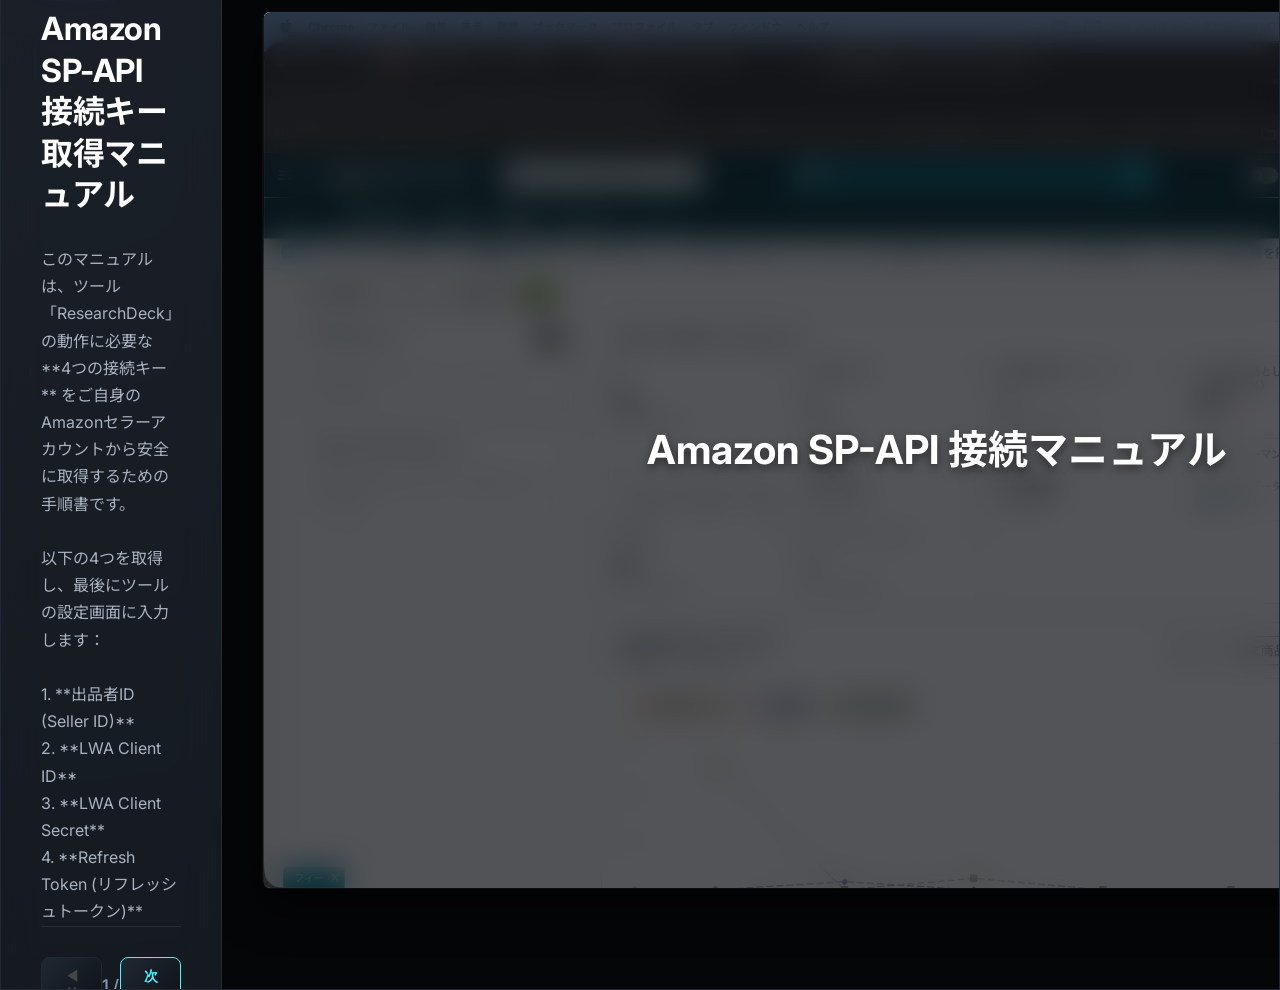
==== manual/index.html @ b12ae676 "feat: add manual presentation viewer with custom styles and screenshot assets" ====
<!DOCTYPE html>
<html lang="ja">
<head>
  <meta charset="UTF-8">
  <meta name="viewport" content="width=device-width, initial-scale=1.0">
  <title>Amazon SP-API 接続キー取得マニュアル</title>
  <link rel="stylesheet" href="style.css">
  <link rel="preconnect" href="https://fonts.googleapis.com">
  <link rel="preconnect" href="https://fonts.gstatic.com" crossorigin>
  <link href="https://fonts.googleapis.com/css2?family=Inter:wght@300;400;600;700&family=Noto+Sans+JP:wght@300;400;500;700&display=swap" rel="stylesheet">
</head>
<body>
  <div id="app">
    <!-- スライドコンテナ -->
    <div class="slide-container" id="slide-container">
      <!-- 左側：解説エリア -->
      <div class="sidebar">
        <div class="sidebar-header">
          <span class="badge" id="slide-badge">STEP 1</span>
          <h1 id="slide-title">スライドタイトル</h1>
        </div>
        <div class="sidebar-content">
          <p id="slide-description">説明文がここに入ります。</p>
        </div>
        <div class="sidebar-footer">
          <div class="navigation-buttons">
            <button id="btn-prev" class="nav-btn">◀ 前へ</button>
            <span id="slide-counter">1 / 10</span>
            <button id="btn-next" class="nav-btn">次へ ▶</button>
          </div>
          <div class="debug-controls">
            <label><input type="checkbox" id="chk-debug" checked> 座標デバッグモード</label>
            <div id="debug-output" class="debug-output">画像上をドラッグして座標を取得</div>
          </div>
        </div>
      </div>

      <!-- 右側：メイン画面（画像＋オーバーレイ） -->
      <div class="main-display">
        <div class="image-workspace" id="image-workspace">
          <img id="slide-image" src="" alt="スクリーンショット">
          <div id="overlay-layer" class="overlay-layer"></div>
          <!-- ドラッグ時のプレビュー枠 -->
          <div id="drag-preview" class="drag-preview"></div>
        </div>
      </div>
    </div>
  </div>

  <script>
    // スライドデータ定義
            const slides = [
      {
        id: 1,
        badge: "START",
        title: "Amazon SP-API\n接続キー取得マニュアル",
        description: "このマニュアルは、ツール「ResearchDeck」の動作に必要な **4つの接続キー** をご自身のAmazonセラーアカウントから安全に取得するための手順書です。<br><br>以下の4つを取得し、最後にツールの設定画面に入力します：<br><br>1. **出品者ID (Seller ID)**<br>2. **LWA Client ID**<br>3. **LWA Client Secret**<br>4. **Refresh Token (リフレッシュトークン)**",
        image: "../screenshot/CleanShot 2026-06-25 at 19.53.47@2x.png",
        overlays: [
          // 表紙なので全体を少し暗くマスクするのみ
          { type: "mask-blur", top: "0%", left: "0%", width: "100%", height: "100%", text: "Amazon SP-API\n接続マニュアル" }
        ]
      },
      {
        id: 2,
        badge: "STEP 1-1",
        title: "出品者IDの取得: アカウント情報へ",
        description: "まずはアカウント固有の「出品者ID」を取得します。<br><br>セラーセントラルトップ画面の右上にある **「設定（歯車マーク）」** をクリックし、メニューから **「出品用アカウント情報」** を選択します。",
        image: "../screenshot/CleanShot 2026-06-25 at 19.53.54@2x.png",
        overlays: [
          // ⚙アイコン
          { type: "rect-red", top: "17.6%", left: "89.9%", width: "1.7%", height: "2.0%" },
          // 出品用アカウント情報
          { type: "rect-red", top: "21.0%", left: "85.0%", width: "10.0%", height: "2.2%" }
        ]
      },
      {
        id: 3,
        badge: "STEP 1-2",
        title: "出品者IDの取得: 出品者情報へ",
        description: "出品用アカウント情報画面が開きます。<br><br>画面左側の「登録内容」セクションにある **「出品者情報」** リンクをクリックします。",
        image: "../screenshot/CleanShot 2026-06-25 at 19.54.01@2x.png",
        overlays: [
          // 出品者情報の強調
          { type: "rect-red", top: "41.0%", left: "1.7%", width: "6.5%", height: "2.6%" }
        ]
      },
      {
        id: 4,
        badge: "STEP 1-3",
        title: "出品者ID of the token link",
        title: "出品者IDの取得: 出品者トークンへ",
        description: "出品者情報画面が開きます。<br><br>画面中ほどにある **「出品者トークン」** のリンクをクリックします。",
        image: "../screenshot/CleanShot 2026-06-25 at 19.54.34@2x.png",
        overlays: [
          // 出品者トークンリンクの強調
          { type: "rect-red", top: "58.8%", left: "47.4%", width: "7.0%", height: "2.6%" }
        ]
      },
      {
        id: 5,
        badge: "STEP 1-4",
        title: "出品者IDのコピー & 保存",
        description: "画面に **「あなたの出品者トークン」** が表示されます。<br><br>これがツールで設定する **「出品者ID (Seller ID)」** です。`A`から始まる英数字をコピーして保存してください。<br><br><span class='tip'>💡 友人へ渡すマニュアル画像では、この個人情報はダミー値にマスクされます。</span>",
        image: "../screenshot/CleanShot 2026-06-25 at 19.54.42@2x.png",
        overlays: [
          // トークンの値を隠すマスク
          { type: "mask-text", top: "57.3%", left: "23.7%", width: "9.0%", height: "2.6%", text: "A1XXXXXXXXXXXX" },
          // 赤枠での強調
          { type: "rect-red", top: "56.8%", left: "23.2%", width: "22.2%", height: "3.6%" }
        ]
      },
      {
        id: 6,
        badge: "STEP 2-1",
        title: "アプリ開発画面を開く",
        description: "次に、アプリ登録とLWA Client ID/Secretを取得します。<br><br>セラーセントラルの左上メニューから **「アプリとサービス」** ➔ **「アプリの開発」** をクリックします。",
        image: "../screenshot/CleanShot 2026-06-25 at 19.55.04@2x.png",
        overlays: [
          // アプリの開発の強調
          { type: "rect-red", top: "87.6%", left: "17.0%", width: "10.0%", height: "2.6%" }
        ]
      },
      {
        id: 7,
        badge: "【補足】",
        title: "初回のみ：ポータル登録とオンボーディング",
        description: "「アプリの開発」を初めて開く際、新しいソリューションプロバイダーポータルへの紐付け（オンボーディング）画面が表示されることがあります。<br><br>画面の指示に従い、アカウントを選択し、Eメールの認証を完了させてください。<br><br><span class='tip'>※Eメールなどの機密情報はマスクされます。</span>",
        image: "../screenshot/CleanShot 2026-06-25 at 20.11.44@2x.png",
        overlays: [
          // メールアドレスのマスク
          { type: "mask-text", top: "69.0%", left: "11.0%", width: "16.0%", height: "3.0%", text: "your-email@example.com" },
          { type: "mask-text", top: "69.0%", left: "40.0%", width: "20.0%", height: "3.0%", text: "your-email@example.com" },
          { type: "mask-text", top: "64.8%", left: "39.5%", width: "12.0%", height: "4.0%", text: "Your Brand Name" }
        ]
      },
      {
        id: 8,
        badge: "【補足】",
        title: "オンボーディング：国・アカウント選択",
        description: "利用するアカウントと言語・国を選択します。<br><br>「エメリーマートオンライン（アメリカ合衆国など該当の国）」を選択し、確定します。<br><br><span class='tip'>※アカウント名のID部分はマスクされます。</span>",
        image: "../screenshot/CleanShot 2026-06-25 at 20.11.57@2x.png",
        overlays: [
          // アカウント名とIDのマスク
          { type: "mask-text", top: "41.6%", left: "28.0%", width: "26.0%", height: "3.0%", text: "BR - AOPFQN5KR3A1N_A1VCXXXXXXXXXX" }
        ]
      },
      {
        id: 9,
        badge: "STEP 2-2",
        title: "ポータル画面とLWA情報の表示",
        description: "ソリューションプロバイダーポータルのトップ画面が開きます。<br><br>登録されているアプリ（例: `NETSEA-Research-Tool`）の「LWA認証情報」列にある **「表示」** リンクをクリックします。<br><br><span class='tip'>※アプリIDやアカウント名はマスクされます。</span>",
        image: "../screenshot/CleanShot 2026-06-25 at 20.12.08@2x.png",
        overlays: [
          // ブランドマスク
          { type: "mask-text", top: "17.8%", left: "14.3%", width: "12.2%", height: "2.6%", text: "Your Brand Name" },
          // 表示リンクの強調
          { type: "rect-red", top: "89.0%", left: "67.5%", width: "4.0%", height: "2.9%" },
          // アプリIDのマスク
          { type: "mask-text", top: "92.0%", left: "5.5%", width: "26.8%", height: "2.6%", text: "amzn1.sp.solution.b6ad0ffa-fef2-xxxx..." }
        ]
      },
      {
        id: 10,
        badge: "STEP 2-3",
        title: "LWA Client ID / Secret の取得",
        description: "「LWA認証情報」のポップアップが表示されます。<br><br>1. **「クライアントID」**（`amzn1.application-oa2-client.〜`）をコピーします。<br>2. **「クライアント機密情報」** アコーディオンを展開し、表示される **「Client Secret」**（`amzn1.oa2-cs.v1.〜`）をコピーします。<br><br><span class='warning'>⚠️ これらは最も重要な暗号鍵です。絶対に他人に教えないでください。</span>",
        image: "../screenshot/CleanShot 2026-06-25 at 20.12.22@2x.png",
        overlays: [
          // Client IDのマスク
          { type: "mask-text", top: "55.1%", left: "30.8%", width: "38.4%", height: "3.0%", text: "amzn1.application-oa2-client.xxxxxxxxxxxxxxxxxxxxxxxxxxxx" },
          // Client Secretのマスク
          { type: "mask-text", top: "60.4%", left: "30.8%", width: "38.4%", height: "3.0%", text: "amzn1.oa2-cs.v1.xxxxxxxxxxxxxxxxxxxxxxxxxxxxxxxxxxxxxxxx" },
          // 各値の赤枠強調
          { type: "rect-red", top: "54.6%", left: "30.5%", width: "39.0%", height: "4.0%" },
          { type: "rect-red", top: "59.9%", left: "30.5%", width: "39.0%", height: "4.0%" }
        ]
      },
      {
        id: 11,
        badge: "STEP 3-1",
        title: "リフレッシュトークン：承認メニューを開く",
        description: "続いて、リフレッシュトークン（ツールがデータ通信を継続するための許可証）を取得します。<br><br>ポータル画面で、アプリの右端にある「アプリの編集」ボタンの右側にある **「&or;」矢印** をクリックし、メニューから **「承認」** を選択します。",
        image: "../screenshot/CleanShot 2026-06-25 at 21.03.04@2x.png",
        overlays: [
          // 矢印ボタンと「承認」ポップアップの強調
          { type: "rect-red", top: "82.3%", left: "86.0%", width: "1.9%", height: "4.7%" },
          { type: "rect-red", top: "86.8%", left: "77.6%", width: "10.1%", height: "5.7%" },
          // ブランドマスク、アプリIDマスク
          { type: "mask-text", top: "17.8%", left: "14.3%", width: "12.2%", height: "2.6%", text: "Your Brand Name" },
          { type: "mask-text", top: "85.8%", left: "5.5%", width: "26.8%", height: "2.6%", text: "amzn1.sp.solution.b6ad0ffa-fef2-xxxx..." }
        ]
      },
      {
        id: 12,
        badge: "STEP 3-2",
        title: "リフレッシュトークン：アプリの認可",
        description: "「認可の管理」画面に切り替わります。<br><br>マーケットプレイス「日本」の右側にある **「アプリを承認」** ボタンをクリックします。",
        image: "../screenshot/CleanShot 2026-06-25 at 21.03.44@2x.png",
        overlays: [
          // アカウント名マスク、ブランド名マスク、アプリIDマスク
          { type: "mask-text", top: "17.8%", left: "14.3%", width: "12.2%", height: "2.6%", text: "Your Brand Name" },
          { type: "mask-text", top: "46.2%", left: "4.0%", width: "10.0%", height: "2.6%", text: "Your Brand" },
          { type: "mask-text", top: "31.0%", left: "43.5%", width: "26.8%", height: "2.6%", text: "amzn1.sp.solution.b6ad0ffa-fef2-xxxx..." },
          // 認可ボタン赤枠
          { type: "rect-red", top: "54.2%", left: "85.8%", width: "10.5%", height: "3.5%" }
        ]
      },
      {
        id: 13,
        badge: "STEP 3-3",
        title: "リフレッシュトークンのコピー",
        description: "承認が完了すると、画面に **リフレッシュトークン（Refresh Token）** が発行されます。<br><br>非常に長い英数字の文字列（`Atzr|〜`）が表示されるので、**「コピー」** をクリックして保存します。<br><br><span class='warning'>⚠️ リフレッシュトークンは、この画面を一度閉じると再表示できません。必ずここでコピーしてください！</span>",
        image: "../screenshot/CleanShot 2026-06-25 at 21.03.56@2x.png",
        overlays: [
          // トークンのマスク
          { type: "mask-text", top: "55.0%", left: "19.3%", width: "60.5%", height: "3.2%", text: "Atzr|IwEBINL9fetBQNEBjGdHPfjCklTbVyTJuB3NaVR5O_5xLO6ajYQ91EH4oCCd3sYjUKGbZ5kgB9P6JofnoMKxOa2fwa8vx9nSoy5DESbYnK..." },
          // コピーリンクの強調 (赤枠)
          { type: "rect-red", top: "54.2%", left: "80.6%", width: "3.0%", height: "4.2%" },
          // ログインアカウント名、アプリID、ブランド名のマスク
          { type: "mask-text", top: "17.8%", left: "14.3%", width: "12.2%", height: "2.6%", text: "Your Brand Name" },
          { type: "mask-text", top: "31.0%", left: "43.5%", width: "26.8%", height: "2.6%", text: "amzn1.sp.solution.b6ad0ffa-fef2-xxxx..." },
          { type: "mask-text", top: "46.2%", left: "4.0%", width: "10.0%", height: "2.6%", text: "Your Brand" }
        ]
      },
      {
        id: 14,
        badge: "STEP 4",
        title: "ツール「ResearchDeck」への設定",
        description: "コピーした4つのキーを、ResearchDeckのオプション設定画面に入力します。<br><br>1. **LWA Client ID**<br>2. **LWA Client Secret**<br>3. **Refresh Token**<br>4. **Seller ID (出品者ID)**<br><br>を入力し、**「接続テスト」** ボタンを押して「接続成功」となることを確認します。最後に **「保存」** をクリックして完了です！",
        image: "../screenshot/CleanShot 2026-06-25 at 19.53.28@2x.png",
        overlays: [
          // 入力キーすべてのマスク
          { type: "mask-text", top: "49.5%", left: "37.5%", width: "45.0%", height: "3.0%", text: "amzn1.application-oa2-client.xxxxxxxxxxxxxxxxxxxxxxxxxxxx" },
          { type: "mask-text", top: "57.4%", left: "37.5%", width: "45.0%", height: "3.0%", text: "amzn1.oa2-cs.v1.xxxxxxxxxxxxxxxxxxxxxxxxxxxxxxxxxxxxxxxx" },
          { type: "mask-text", top: "65.4%", left: "37.5%", width: "45.0%", height: "3.0%", text: "Atzr|IwEBINL9fetBQNEBjGdHPfjCklTbVyTJuB3NaVR5O_5xLO6ajYQ91EH4oCCd3sYj..." },
          { type: "mask-text", top: "73.5%", left: "37.5%", width: "45.0%", height: "3.0%", text: "A1XXXXXXXXXXXX" },
          // 接続テスト成功バッジと保存ボタンの強調
          { type: "rect-red", top: "81.2%", left: "37.2%", width: "45.6%", height: "5.5%" }
        ]
      }
    ];

    let currentSlideIndex = 0;

    // DOM要素の取得
    const slideCounter = document.getElementById("slide-counter");
    const slideBadge = document.getElementById("slide-badge");
    const slideTitle = document.getElementById("slide-title");
    const slideDescription = document.getElementById("slide-description");
    const slideImage = document.getElementById("slide-image");
    const overlayLayer = document.getElementById("overlay-layer");
    const btnPrev = document.getElementById("btn-prev");
    const btnNext = document.getElementById("btn-next");
    const chkDebug = document.getElementById("chk-debug");
    const debugOutput = document.getElementById("debug-output");
    const imageWorkspace = document.getElementById("image-workspace");
    const dragPreview = document.getElementById("drag-preview");

    // スライド切り替え表示関数
    function renderSlide(index) {
      const slide = slides[index];
      
      // テキスト・画像の設定
      slideBadge.textContent = slide.badge;
      slideTitle.innerHTML = slide.title.replace(/\n/g, "<br>");
      slideDescription.innerHTML = slide.description;
      slideImage.src = slide.image;
      
      // カウンター更新
      slideCounter.textContent = `${index + 1} / ${slides.length}`;
      
      // ボタン有効状態
      btnPrev.disabled = index === 0;
      btnNext.disabled = index === slides.length - 1;
      
      // オーバーレイのクリアと再生成
      overlayLayer.innerHTML = "";
      
      // 画像ロード後にオーバーレイを設定
      slideImage.onload = () => {
        if (slide.overlays) {
          slide.overlays.forEach(overlay => {
            const el = document.createElement("div");
            el.className = `overlay-item ${overlay.type}`;
            el.style.top = overlay.top;
            el.style.left = overlay.left;
            el.style.width = overlay.width;
            el.style.height = overlay.height;
            
            if (overlay.text) {
              el.textContent = overlay.text;
            }
            
            overlayLayer.appendChild(el);
          });
        }
      };
      
      // すでに画像がキャッシュされている場合の対策
      if (slideImage.complete) {
        slideImage.onload();
      }
    }

    // ナビゲーションイベント
    btnPrev.addEventListener("click", () => {
      if (currentSlideIndex > 0) {
        currentSlideIndex--;
        renderSlide(currentSlideIndex);
      }
    });

    btnNext.addEventListener("click", () => {
      if (currentSlideIndex < slides.length - 1) {
        currentSlideIndex++;
        renderSlide(currentSlideIndex);
      }
    });

    // キーボード操作のサポート
    document.addEventListener("keydown", (e) => {
      if (e.key === "ArrowLeft" || e.key === "Left") {
        btnPrev.click();
      } else if (e.key === "ArrowRight" || e.key === "Right") {
        btnNext.click();
      }
    });

    // --- 座標デバッグモード (ドラッグして％座標を取得するツール) ---
    let isDragging = false;
    let startX = 0, startY = 0;

    imageWorkspace.addEventListener("mousedown", (e) => {
      if (!chkDebug.checked) return;
      
      // 画像の実際のバウンディングボックスを取得
      const rect = slideImage.getBoundingClientRect();
      
      // クリック位置が画像範囲内かチェック
      if (e.clientX >= rect.left && e.clientX <= rect.right &&
          e.clientY >= rect.top && e.clientY <= rect.bottom) {
        
        isDragging = true;
        startX = e.clientX - rect.left;
        startY = e.clientY - rect.top;
        
        dragPreview.style.display = "block";
        dragPreview.style.left = `${(startX / rect.width) * 100}%`;
        dragPreview.style.top = `${(startY / rect.height) * 100}%`;
        dragPreview.style.width = "0%";
        dragPreview.style.height = "0%";
        
        e.preventDefault();
      }
    });

    window.addEventListener("mousemove", (e) => {
      if (!isDragging) return;
      
      const rect = slideImage.getBoundingClientRect();
      const currentX = Math.max(0, Math.min(rect.width, e.clientX - rect.left));
      const currentY = Math.max(0, Math.min(rect.height, e.clientY - rect.top));
      
      const left = Math.min(startX, currentX);
      const top = Math.min(startY, currentY);
      const width = Math.abs(startX - currentX);
      const height = Math.abs(startY - currentY);
      
      dragPreview.style.left = `${(left / rect.width) * 100}%`;
      dragPreview.style.top = `${(top / rect.height) * 100}%`;
      dragPreview.style.width = `${(width / rect.width) * 100}%`;
      dragPreview.style.height = `${(height / rect.height) * 100}%`;
    });

    window.addEventListener("mouseup", (e) => {
      if (!isDragging) return;
      isDragging = false;
      
      const rect = slideImage.getBoundingClientRect();
      const currentX = Math.max(0, Math.min(rect.width, e.clientX - rect.left));
      const currentY = Math.max(0, Math.min(rect.height, e.clientY - rect.top));
      
      const leftPct = ((Math.min(startX, currentX) / rect.width) * 100).toFixed(1);
      const topPct = ((Math.min(startY, currentY) / rect.height) * 100).toFixed(1);
      const widthPct = ((Math.abs(startX - currentX) / rect.width) * 100).toFixed(1);
      const heightPct = ((Math.abs(startY - currentY) / rect.height) * 100).toFixed(1);
      
      dragPreview.style.display = "none";
      
      // 座標情報の出力
      const coordStr = `{ type: "rect-red", top: "${topPct}%", left: "${leftPct}%", width: "${widthPct}%", height: "${heightPct}%" }`;
      debugOutput.innerHTML = `座標コード (クリックしてコピー):<br><textarea onclick="this.select(); document.execCommand('copy')" style="width:100%; height:45px; font-size:11px; margin-top:5px; background:#222; color:#fff; border:1px solid #444; border-radius:3px; padding:3px; box-sizing:border-box; resize:none;">${coordStr}</textarea>`;
    });

    // URLパラメータからスライド番号 (1-indexed) を取得して初期表示スライドを決定
    const urlParams = new URLSearchParams(window.location.search);
    const slideParam = urlParams.get('slide');
    if (slideParam) {
      const slideNum = parseInt(slideParam, 10);
      if (!isNaN(slideNum) && slideNum >= 1 && slideNum <= slides.length) {
        currentSlideIndex = slideNum - 1;
      }
    }
    // 初期化
    renderSlide(currentSlideIndex);
  </script>
</body>
</html>
---- manual/style.css ----
/* グローバルスタイル */
* {
  box-sizing: border-box;
  margin: 0;
  padding: 0;
}

body {
  font-family: 'Inter', 'Noto Sans JP', sans-serif;
  background-color: #0b0c10;
  color: #c5c6c7;
  overflow: hidden;
  height: 100vh;
  display: flex;
  justify-content: center;
  align-items: center;
}

/* アプリケーション外枠 */
#app {
  width: 100vw;
  height: 100vh;
  display: flex;
  justify-content: center;
  align-items: center;
  background-color: #050608;
}

/* スライドコンテナ（1920x1080 に固定、またはアスペクト比 16:9 で拡大縮小） */
.slide-container {
  width: 1920px;
  height: 1080px;
  display: flex;
  background: radial-gradient(circle at top left, #1a1c23 0%, #0b0c10 100%);
  border: 1px solid #1f2833;
  box-shadow: 0 25px 50px -12px rgba(0, 0, 0, 0.5);
  position: relative;
  overflow: hidden;
}

/* 左側：サイドバー */
.sidebar {
  width: 450px;
  height: 100%;
  background: rgba(31, 40, 51, 0.4);
  backdrop-filter: blur(20px);
  -webkit-backdrop-filter: blur(20px);
  border-right: 1px solid rgba(255, 255, 255, 0.08);
  display: flex;
  flex-direction: column;
  justify-content: space-between;
  padding: 50px 40px;
  z-index: 10;
}

.sidebar-header {
  margin-bottom: 30px;
}

.badge {
  display: inline-block;
  background: linear-gradient(135deg, #6f42c1 0%, #007bff 100%);
  color: #ffffff;
  font-size: 12px;
  font-weight: 700;
  padding: 6px 16px;
  border-radius: 50px;
  text-transform: uppercase;
  letter-spacing: 1px;
  margin-bottom: 20px;
  box-shadow: 0 4px 15px rgba(111, 66, 193, 0.4);
}

.sidebar-header h1 {
  font-size: 32px;
  font-weight: 700;
  color: #ffffff;
  line-height: 1.3;
  letter-spacing: -0.5px;
}

.sidebar-content {
  flex-grow: 1;
  font-size: 16px;
  line-height: 1.7;
  color: #a8b2c1;
}

.sidebar-content strong {
  color: #ffffff;
  font-weight: 600;
}

.sidebar-content ul {
  margin-top: 15px;
  margin-left: 20px;
}

.sidebar-content li {
  margin-bottom: 10px;
}

.sidebar-content .tip {
  display: block;
  margin-top: 20px;
  background: rgba(0, 123, 255, 0.1);
  border-left: 3px solid #007bff;
  padding: 12px 15px;
  border-radius: 0 8px 8px 0;
  font-size: 14px;
  color: #8bb9ff;
}

.sidebar-content .warning {
  display: block;
  margin-top: 20px;
  background: rgba(255, 193, 7, 0.1);
  border-left: 3px solid #ffc107;
  padding: 12px 15px;
  border-radius: 0 8px 8px 0;
  font-size: 14px;
  color: #ffe082;
}

/* サイドバー下部：ナビゲーション */
.sidebar-footer {
  border-top: 1px solid rgba(255, 255, 255, 0.08);
  padding-top: 30px;
}

.navigation-buttons {
  display: flex;
  align-items: center;
  justify-content: space-between;
  margin-bottom: 20px;
}

.nav-btn {
  background: linear-gradient(135deg, #1f2833 0%, #0b0c10 100%);
  border: 1px solid #45f3ff;
  color: #45f3ff;
  padding: 10px 20px;
  border-radius: 8px;
  font-weight: 600;
  cursor: pointer;
  transition: all 0.3s ease;
  font-size: 14px;
}

.nav-btn:hover:not(:disabled) {
  background: #45f3ff;
  color: #0b0c10;
  box-shadow: 0 0 15px rgba(69, 243, 255, 0.4);
}

.nav-btn:disabled {
  border-color: #1f2833;
  color: #454545;
  cursor: not-allowed;
}

#slide-counter {
  font-size: 16px;
  font-weight: 600;
  color: #8892b0;
}

/* デバッグ用ツール */
.debug-controls {
  display: none;
  font-size: 12px;
  color: #8892b0;
}

.debug-controls label {
  display: flex;
  align-items: center;
  gap: 6px;
  cursor: pointer;
}

.debug-output {
  margin-top: 8px;
  padding: 8px;
  background: #111;
  border: 1px solid #333;
  border-radius: 4px;
  color: #00ffcc;
  font-family: monospace;
  word-break: break-all;
}

/* 右側：画像ワークスペース */
.main-display {
  flex-grow: 1;
  height: 100%;
  display: flex;
  justify-content: center;
  align-items: center;
  padding: 40px;
  background: #050608;
}

.image-workspace {
  position: relative;
  width: 1350px;
  height: 878px; /* 2940 x 1912 比率に合わせて 1.537 */
  border: 1px solid rgba(255, 255, 255, 0.05);
  box-shadow: 0 20px 40px rgba(0, 0, 0, 0.6);
  border-radius: 8px;
  overflow: hidden;
  background: #000;
}

.image-workspace img {
  width: 100%;
  height: 100%;
  object-fit: contain;
  display: block;
}

/* オーバーレイレイヤー */
.overlay-layer {
  position: absolute;
  top: 0;
  left: 0;
  width: 100%;
  height: 100%;
  pointer-events: none; /* 下の画像へのドラッグ操作を邪魔しない */
}

/* オーバーレイの各スタイル */
.overlay-item {
  position: absolute;
  box-sizing: border-box;
}

/* 撮影ポイント：赤枠 */
.rect-red {
  border: 3px solid #ff3366;
  border-radius: 4px;
  box-shadow: 0 0 10px rgba(255, 51, 102, 0.6), inset 0 0 10px rgba(255, 51, 102, 0.3);
  animation: pulse-red 2s infinite;
}

@keyframes pulse-red {
  0% {
    box-shadow: 0 0 5px rgba(255, 51, 102, 0.5), inset 0 0 5px rgba(255, 51, 102, 0.2);
  }
  50% {
    box-shadow: 0 0 15px rgba(255, 51, 102, 0.9), inset 0 0 15px rgba(255, 51, 102, 0.5);
  }
  100% {
    box-shadow: 0 0 5px rgba(255, 51, 102, 0.5), inset 0 0 5px rgba(255, 51, 102, 0.2);
  }
}

/* 個人情報の隠し用：ダミーテキストを重ねるマスク */
.mask-text {
  background: #ffffff; /* 元の背景に合わせて真っ白に (Amazonセラーセントラルのインプット欄は白背景が基本) */
  border: 1px solid #cccccc;
  color: #333333;
  display: flex;
  align-items: center;
  padding-left: 8px;
  font-family: 'Courier New', Courier, monospace;
  font-size: 13px;
  font-weight: bold;
  pointer-events: auto; /* マスク部分をクリック可能に */
  box-shadow: inset 0 1px 3px rgba(0, 0, 0, 0.1);
  overflow: hidden;
  text-overflow: ellipsis;
  white-space: nowrap;
}

/* 表紙用のブラーマスク */
.mask-blur {
  background: rgba(11, 12, 16, 0.7);
  backdrop-filter: blur(15px);
  -webkit-backdrop-filter: blur(15px);
  width: 100%;
  height: 100%;
  display: flex;
  justify-content: center;
  align-items: center;
  color: #ffffff;
  font-size: 40px;
  font-weight: 700;
  text-align: center;
  text-shadow: 0 4px 10px rgba(0,0,0,0.5);
  line-height: 1.5;
  border-radius: 8px;
}

/* ドラッグ中のプレビュー枠 */
.drag-preview {
  position: absolute;
  border: 2px dashed #00ffcc;
  background: rgba(0, 255, 204, 0.15);
  display: none;
  pointer-events: none;
  z-index: 100;
}
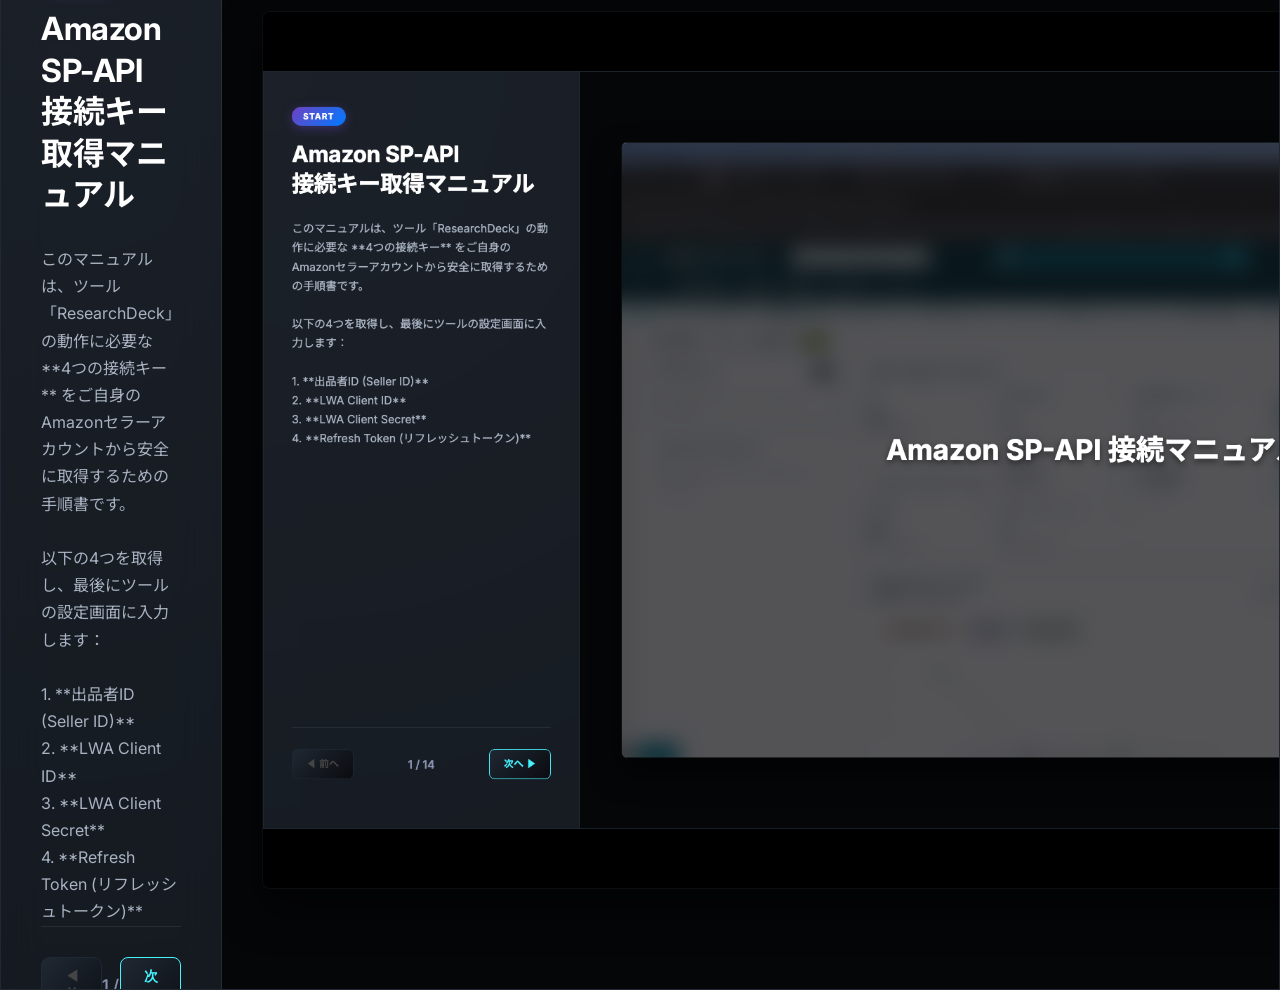
==== commit 589d0f46: "chore: update documentation and add gitignore file with system file exclusions" ====
--- a/manual/index.html
+++ b/manual/index.html
@@ -25,23 +25,16 @@
         <div class="sidebar-footer">
           <div class="navigation-buttons">
             <button id="btn-prev" class="nav-btn">◀ 前へ</button>
-            <span id="slide-counter">1 / 10</span>
+            <span id="slide-counter">1 / 14</span>
             <button id="btn-next" class="nav-btn">次へ ▶</button>
           </div>
-          <div class="debug-controls">
-            <label><input type="checkbox" id="chk-debug" checked> 座標デバッグモード</label>
-            <div id="debug-output" class="debug-output">画像上をドラッグして座標を取得</div>
-          </div>
         </div>
       </div>
 
-      <!-- 右側：メイン画面（画像＋オーバーレイ） -->
+      <!-- 右側：メイン画面 -->
       <div class="main-display">
         <div class="image-workspace" id="image-workspace">
           <img id="slide-image" src="" alt="スクリーンショット">
-          <div id="overlay-layer" class="overlay-layer"></div>
-          <!-- ドラッグ時のプレビュー枠 -->
-          <div id="drag-preview" class="drag-preview"></div>
         </div>
       </div>
     </div>
@@ -49,195 +42,104 @@
 
   <script>
     // スライドデータ定義
-            const slides = [
+    const slides = [
       {
         id: 1,
         badge: "START",
         title: "Amazon SP-API\n接続キー取得マニュアル",
         description: "このマニュアルは、ツール「ResearchDeck」の動作に必要な **4つの接続キー** をご自身のAmazonセラーアカウントから安全に取得するための手順書です。<br><br>以下の4つを取得し、最後にツールの設定画面に入力します：<br><br>1. **出品者ID (Seller ID)**<br>2. **LWA Client ID**<br>3. **LWA Client Secret**<br>4. **Refresh Token (リフレッシュトークン)**",
-        image: "../screenshot/CleanShot 2026-06-25 at 19.53.47@2x.png",
-        overlays: [
-          // 表紙なので全体を少し暗くマスクするのみ
-          { type: "mask-blur", top: "0%", left: "0%", width: "100%", height: "100%", text: "Amazon SP-API\n接続マニュアル" }
-        ]
+        image: "output/slide_01.png"
       },
       {
         id: 2,
         badge: "STEP 1-1",
         title: "出品者IDの取得: アカウント情報へ",
         description: "まずはアカウント固有の「出品者ID」を取得します。<br><br>セラーセントラルトップ画面の右上にある **「設定（歯車マーク）」** をクリックし、メニューから **「出品用アカウント情報」** を選択します。",
-        image: "../screenshot/CleanShot 2026-06-25 at 19.53.54@2x.png",
-        overlays: [
-          // ⚙アイコン
-          { type: "rect-red", top: "17.6%", left: "89.9%", width: "1.7%", height: "2.0%" },
-          // 出品用アカウント情報
-          { type: "rect-red", top: "21.0%", left: "85.0%", width: "10.0%", height: "2.2%" }
-        ]
+        image: "output/slide_02.png"
       },
       {
         id: 3,
         badge: "STEP 1-2",
         title: "出品者IDの取得: 出品者情報へ",
         description: "出品用アカウント情報画面が開きます。<br><br>画面左側の「登録内容」セクションにある **「出品者情報」** リンクをクリックします。",
-        image: "../screenshot/CleanShot 2026-06-25 at 19.54.01@2x.png",
-        overlays: [
-          // 出品者情報の強調
-          { type: "rect-red", top: "41.0%", left: "1.7%", width: "6.5%", height: "2.6%" }
-        ]
+        image: "output/slide_03.png"
       },
       {
         id: 4,
         badge: "STEP 1-3",
-        title: "出品者ID of the token link",
         title: "出品者IDの取得: 出品者トークンへ",
         description: "出品者情報画面が開きます。<br><br>画面中ほどにある **「出品者トークン」** のリンクをクリックします。",
-        image: "../screenshot/CleanShot 2026-06-25 at 19.54.34@2x.png",
-        overlays: [
-          // 出品者トークンリンクの強調
-          { type: "rect-red", top: "58.8%", left: "47.4%", width: "7.0%", height: "2.6%" }
-        ]
+        image: "output/slide_04.png"
       },
       {
         id: 5,
         badge: "STEP 1-4",
         title: "出品者IDのコピー & 保存",
-        description: "画面に **「あなたの出品者トークン」** が表示されます。<br><br>これがツールで設定する **「出品者ID (Seller ID)」** です。`A`から始まる英数字をコピーして保存してください。<br><br><span class='tip'>💡 友人へ渡すマニュアル画像では、この個人情報はダミー値にマスクされます。</span>",
-        image: "../screenshot/CleanShot 2026-06-25 at 19.54.42@2x.png",
-        overlays: [
-          // トークンの値を隠すマスク
-          { type: "mask-text", top: "57.3%", left: "23.7%", width: "9.0%", height: "2.6%", text: "A1XXXXXXXXXXXX" },
-          // 赤枠での強調
-          { type: "rect-red", top: "56.8%", left: "23.2%", width: "22.2%", height: "3.6%" }
-        ]
+        description: "画面に **「あなたの出品者トークン」** が表示されます。<br><br>これがツールで設定する **「出品者ID (Seller ID)」** です。`A`から始まる英数字をコピーして保存してください。<br><br><span class='tip'>💡 友人へ渡すマニュアル画像では、この個人情報はダミー値にマスクされています。</span>",
+        image: "output/slide_05.png"
       },
       {
         id: 6,
         badge: "STEP 2-1",
         title: "アプリ開発画面を開く",
         description: "次に、アプリ登録とLWA Client ID/Secretを取得します。<br><br>セラーセントラルの左上メニューから **「アプリとサービス」** ➔ **「アプリの開発」** をクリックします。",
-        image: "../screenshot/CleanShot 2026-06-25 at 19.55.04@2x.png",
-        overlays: [
-          // アプリの開発の強調
-          { type: "rect-red", top: "87.6%", left: "17.0%", width: "10.0%", height: "2.6%" }
-        ]
+        image: "output/slide_06.png"
       },
       {
         id: 7,
         badge: "【補足】",
         title: "初回のみ：ポータル登録とオンボーディング",
         description: "「アプリの開発」を初めて開く際、新しいソリューションプロバイダーポータルへの紐付け（オンボーディング）画面が表示されることがあります。<br><br>画面の指示に従い、アカウントを選択し、Eメールの認証を完了させてください。<br><br><span class='tip'>※Eメールなどの機密情報はマスクされます。</span>",
-        image: "../screenshot/CleanShot 2026-06-25 at 20.11.44@2x.png",
-        overlays: [
-          // メールアドレスのマスク
-          { type: "mask-text", top: "69.0%", left: "11.0%", width: "16.0%", height: "3.0%", text: "your-email@example.com" },
-          { type: "mask-text", top: "69.0%", left: "40.0%", width: "20.0%", height: "3.0%", text: "your-email@example.com" },
-          { type: "mask-text", top: "64.8%", left: "39.5%", width: "12.0%", height: "4.0%", text: "Your Brand Name" }
-        ]
+        image: "output/slide_07.png"
       },
       {
         id: 8,
         badge: "【補足】",
         title: "オンボーディング：国・アカウント選択",
         description: "利用するアカウントと言語・国を選択します。<br><br>「エメリーマートオンライン（アメリカ合衆国など該当の国）」を選択し、確定します。<br><br><span class='tip'>※アカウント名のID部分はマスクされます。</span>",
-        image: "../screenshot/CleanShot 2026-06-25 at 20.11.57@2x.png",
-        overlays: [
-          // アカウント名とIDのマスク
-          { type: "mask-text", top: "41.6%", left: "28.0%", width: "26.0%", height: "3.0%", text: "BR - AOPFQN5KR3A1N_A1VCXXXXXXXXXX" }
-        ]
+        image: "output/slide_08.png"
       },
       {
         id: 9,
         badge: "STEP 2-2",
         title: "ポータル画面とLWA情報の表示",
         description: "ソリューションプロバイダーポータルのトップ画面が開きます。<br><br>登録されているアプリ（例: `NETSEA-Research-Tool`）の「LWA認証情報」列にある **「表示」** リンクをクリックします。<br><br><span class='tip'>※アプリIDやアカウント名はマスクされます。</span>",
-        image: "../screenshot/CleanShot 2026-06-25 at 20.12.08@2x.png",
-        overlays: [
-          // ブランドマスク
-          { type: "mask-text", top: "17.8%", left: "14.3%", width: "12.2%", height: "2.6%", text: "Your Brand Name" },
-          // 表示リンクの強調
-          { type: "rect-red", top: "89.0%", left: "67.5%", width: "4.0%", height: "2.9%" },
-          // アプリIDのマスク
-          { type: "mask-text", top: "92.0%", left: "5.5%", width: "26.8%", height: "2.6%", text: "amzn1.sp.solution.b6ad0ffa-fef2-xxxx..." }
-        ]
+        image: "output/slide_09.png"
       },
       {
         id: 10,
         badge: "STEP 2-3",
         title: "LWA Client ID / Secret の取得",
         description: "「LWA認証情報」のポップアップが表示されます。<br><br>1. **「クライアントID」**（`amzn1.application-oa2-client.〜`）をコピーします。<br>2. **「クライアント機密情報」** アコーディオンを展開し、表示される **「Client Secret」**（`amzn1.oa2-cs.v1.〜`）をコピーします。<br><br><span class='warning'>⚠️ これらは最も重要な暗号鍵です。絶対に他人に教えないでください。</span>",
-        image: "../screenshot/CleanShot 2026-06-25 at 20.12.22@2x.png",
-        overlays: [
-          // Client IDのマスク
-          { type: "mask-text", top: "55.1%", left: "30.8%", width: "38.4%", height: "3.0%", text: "amzn1.application-oa2-client.xxxxxxxxxxxxxxxxxxxxxxxxxxxx" },
-          // Client Secretのマスク
-          { type: "mask-text", top: "60.4%", left: "30.8%", width: "38.4%", height: "3.0%", text: "amzn1.oa2-cs.v1.xxxxxxxxxxxxxxxxxxxxxxxxxxxxxxxxxxxxxxxx" },
-          // 各値の赤枠強調
-          { type: "rect-red", top: "54.6%", left: "30.5%", width: "39.0%", height: "4.0%" },
-          { type: "rect-red", top: "59.9%", left: "30.5%", width: "39.0%", height: "4.0%" }
-        ]
+        image: "output/slide_10.png"
       },
       {
         id: 11,
         badge: "STEP 3-1",
         title: "リフレッシュトークン：承認メニューを開く",
         description: "続いて、リフレッシュトークン（ツールがデータ通信を継続するための許可証）を取得します。<br><br>ポータル画面で、アプリの右端にある「アプリの編集」ボタンの右側にある **「&or;」矢印** をクリックし、メニューから **「承認」** を選択します。",
-        image: "../screenshot/CleanShot 2026-06-25 at 21.03.04@2x.png",
-        overlays: [
-          // 矢印ボタンと「承認」ポップアップの強調
-          { type: "rect-red", top: "82.3%", left: "86.0%", width: "1.9%", height: "4.7%" },
-          { type: "rect-red", top: "86.8%", left: "77.6%", width: "10.1%", height: "5.7%" },
-          // ブランドマスク、アプリIDマスク
-          { type: "mask-text", top: "17.8%", left: "14.3%", width: "12.2%", height: "2.6%", text: "Your Brand Name" },
-          { type: "mask-text", top: "85.8%", left: "5.5%", width: "26.8%", height: "2.6%", text: "amzn1.sp.solution.b6ad0ffa-fef2-xxxx..." }
-        ]
+        image: "output/slide_11.png"
       },
       {
         id: 12,
         badge: "STEP 3-2",
         title: "リフレッシュトークン：アプリの認可",
         description: "「認可の管理」画面に切り替わります。<br><br>マーケットプレイス「日本」の右側にある **「アプリを承認」** ボタンをクリックします。",
-        image: "../screenshot/CleanShot 2026-06-25 at 21.03.44@2x.png",
-        overlays: [
-          // アカウント名マスク、ブランド名マスク、アプリIDマスク
-          { type: "mask-text", top: "17.8%", left: "14.3%", width: "12.2%", height: "2.6%", text: "Your Brand Name" },
-          { type: "mask-text", top: "46.2%", left: "4.0%", width: "10.0%", height: "2.6%", text: "Your Brand" },
-          { type: "mask-text", top: "31.0%", left: "43.5%", width: "26.8%", height: "2.6%", text: "amzn1.sp.solution.b6ad0ffa-fef2-xxxx..." },
-          // 認可ボタン赤枠
-          { type: "rect-red", top: "54.2%", left: "85.8%", width: "10.5%", height: "3.5%" }
-        ]
+        image: "output/slide_12.png"
       },
       {
         id: 13,
         badge: "STEP 3-3",
         title: "リフレッシュトークンのコピー",
         description: "承認が完了すると、画面に **リフレッシュトークン（Refresh Token）** が発行されます。<br><br>非常に長い英数字の文字列（`Atzr|〜`）が表示されるので、**「コピー」** をクリックして保存します。<br><br><span class='warning'>⚠️ リフレッシュトークンは、この画面を一度閉じると再表示できません。必ずここでコピーしてください！</span>",
-        image: "../screenshot/CleanShot 2026-06-25 at 21.03.56@2x.png",
-        overlays: [
-          // トークンのマスク
-          { type: "mask-text", top: "55.0%", left: "19.3%", width: "60.5%", height: "3.2%", text: "Atzr|IwEBINL9fetBQNEBjGdHPfjCklTbVyTJuB3NaVR5O_5xLO6ajYQ91EH4oCCd3sYjUKGbZ5kgB9P6JofnoMKxOa2fwa8vx9nSoy5DESbYnK..." },
-          // コピーリンクの強調 (赤枠)
-          { type: "rect-red", top: "54.2%", left: "80.6%", width: "3.0%", height: "4.2%" },
-          // ログインアカウント名、アプリID、ブランド名のマスク
-          { type: "mask-text", top: "17.8%", left: "14.3%", width: "12.2%", height: "2.6%", text: "Your Brand Name" },
-          { type: "mask-text", top: "31.0%", left: "43.5%", width: "26.8%", height: "2.6%", text: "amzn1.sp.solution.b6ad0ffa-fef2-xxxx..." },
-          { type: "mask-text", top: "46.2%", left: "4.0%", width: "10.0%", height: "2.6%", text: "Your Brand" }
-        ]
+        image: "output/slide_13.png"
       },
       {
         id: 14,
         badge: "STEP 4",
         title: "ツール「ResearchDeck」への設定",
         description: "コピーした4つのキーを、ResearchDeckのオプション設定画面に入力します。<br><br>1. **LWA Client ID**<br>2. **LWA Client Secret**<br>3. **Refresh Token**<br>4. **Seller ID (出品者ID)**<br><br>を入力し、**「接続テスト」** ボタンを押して「接続成功」となることを確認します。最後に **「保存」** をクリックして完了です！",
-        image: "../screenshot/CleanShot 2026-06-25 at 19.53.28@2x.png",
-        overlays: [
-          // 入力キーすべてのマスク
-          { type: "mask-text", top: "49.5%", left: "37.5%", width: "45.0%", height: "3.0%", text: "amzn1.application-oa2-client.xxxxxxxxxxxxxxxxxxxxxxxxxxxx" },
-          { type: "mask-text", top: "57.4%", left: "37.5%", width: "45.0%", height: "3.0%", text: "amzn1.oa2-cs.v1.xxxxxxxxxxxxxxxxxxxxxxxxxxxxxxxxxxxxxxxx" },
-          { type: "mask-text", top: "65.4%", left: "37.5%", width: "45.0%", height: "3.0%", text: "Atzr|IwEBINL9fetBQNEBjGdHPfjCklTbVyTJuB3NaVR5O_5xLO6ajYQ91EH4oCCd3sYj..." },
-          { type: "mask-text", top: "73.5%", left: "37.5%", width: "45.0%", height: "3.0%", text: "A1XXXXXXXXXXXX" },
-          // 接続テスト成功バッジと保存ボタンの強調
-          { type: "rect-red", top: "81.2%", left: "37.2%", width: "45.6%", height: "5.5%" }
-        ]
+        image: "output/slide_14.png"
       }
     ];
 
@@ -249,13 +151,8 @@
     const slideTitle = document.getElementById("slide-title");
     const slideDescription = document.getElementById("slide-description");
     const slideImage = document.getElementById("slide-image");
-    const overlayLayer = document.getElementById("overlay-layer");
     const btnPrev = document.getElementById("btn-prev");
     const btnNext = document.getElementById("btn-next");
-    const chkDebug = document.getElementById("chk-debug");
-    const debugOutput = document.getElementById("debug-output");
-    const imageWorkspace = document.getElementById("image-workspace");
-    const dragPreview = document.getElementById("drag-preview");
 
     // スライド切り替え表示関数
     function renderSlide(index) {
@@ -273,34 +170,6 @@
       // ボタン有効状態
       btnPrev.disabled = index === 0;
       btnNext.disabled = index === slides.length - 1;
-      
-      // オーバーレイのクリアと再生成
-      overlayLayer.innerHTML = "";
-      
-      // 画像ロード後にオーバーレイを設定
-      slideImage.onload = () => {
-        if (slide.overlays) {
-          slide.overlays.forEach(overlay => {
-            const el = document.createElement("div");
-            el.className = `overlay-item ${overlay.type}`;
-            el.style.top = overlay.top;
-            el.style.left = overlay.left;
-            el.style.width = overlay.width;
-            el.style.height = overlay.height;
-            
-            if (overlay.text) {
-              el.textContent = overlay.text;
-            }
-            
-            overlayLayer.appendChild(el);
-          });
-        }
-      };
-      
-      // すでに画像がキャッシュされている場合の対策
-      if (slideImage.complete) {
-        slideImage.onload();
-      }
     }
 
     // ナビゲーションイベント
@@ -311,6 +180,7 @@
       }
     });
 
+    // ナビゲーションイベント
     btnNext.addEventListener("click", () => {
       if (currentSlideIndex < slides.length - 1) {
         currentSlideIndex++;
@@ -325,72 +195,6 @@
       } else if (e.key === "ArrowRight" || e.key === "Right") {
         btnNext.click();
       }
-    });
-
-    // --- 座標デバッグモード (ドラッグして％座標を取得するツール) ---
-    let isDragging = false;
-    let startX = 0, startY = 0;
-
-    imageWorkspace.addEventListener("mousedown", (e) => {
-      if (!chkDebug.checked) return;
-      
-      // 画像の実際のバウンディングボックスを取得
-      const rect = slideImage.getBoundingClientRect();
-      
-      // クリック位置が画像範囲内かチェック
-      if (e.clientX >= rect.left && e.clientX <= rect.right &&
-          e.clientY >= rect.top && e.clientY <= rect.bottom) {
-        
-        isDragging = true;
-        startX = e.clientX - rect.left;
-        startY = e.clientY - rect.top;
-        
-        dragPreview.style.display = "block";
-        dragPreview.style.left = `${(startX / rect.width) * 100}%`;
-        dragPreview.style.top = `${(startY / rect.height) * 100}%`;
-        dragPreview.style.width = "0%";
-        dragPreview.style.height = "0%";
-        
-        e.preventDefault();
-      }
-    });
-
-    window.addEventListener("mousemove", (e) => {
-      if (!isDragging) return;
-      
-      const rect = slideImage.getBoundingClientRect();
-      const currentX = Math.max(0, Math.min(rect.width, e.clientX - rect.left));
-      const currentY = Math.max(0, Math.min(rect.height, e.clientY - rect.top));
-      
-      const left = Math.min(startX, currentX);
-      const top = Math.min(startY, currentY);
-      const width = Math.abs(startX - currentX);
-      const height = Math.abs(startY - currentY);
-      
-      dragPreview.style.left = `${(left / rect.width) * 100}%`;
-      dragPreview.style.top = `${(top / rect.height) * 100}%`;
-      dragPreview.style.width = `${(width / rect.width) * 100}%`;
-      dragPreview.style.height = `${(height / rect.height) * 100}%`;
-    });
-
-    window.addEventListener("mouseup", (e) => {
-      if (!isDragging) return;
-      isDragging = false;
-      
-      const rect = slideImage.getBoundingClientRect();
-      const currentX = Math.max(0, Math.min(rect.width, e.clientX - rect.left));
-      const currentY = Math.max(0, Math.min(rect.height, e.clientY - rect.top));
-      
-      const leftPct = ((Math.min(startX, currentX) / rect.width) * 100).toFixed(1);
-      const topPct = ((Math.min(startY, currentY) / rect.height) * 100).toFixed(1);
-      const widthPct = ((Math.abs(startX - currentX) / rect.width) * 100).toFixed(1);
-      const heightPct = ((Math.abs(startY - currentY) / rect.height) * 100).toFixed(1);
-      
-      dragPreview.style.display = "none";
-      
-      // 座標情報の出力
-      const coordStr = `{ type: "rect-red", top: "${topPct}%", left: "${leftPct}%", width: "${widthPct}%", height: "${heightPct}%" }`;
-      debugOutput.innerHTML = `座標コード (クリックしてコピー):<br><textarea onclick="this.select(); document.execCommand('copy')" style="width:100%; height:45px; font-size:11px; margin-top:5px; background:#222; color:#fff; border:1px solid #444; border-radius:3px; padding:3px; box-sizing:border-box; resize:none;">${coordStr}</textarea>`;
     });
 
     // URLパラメータからスライド番号 (1-indexed) を取得して初期表示スライドを決定
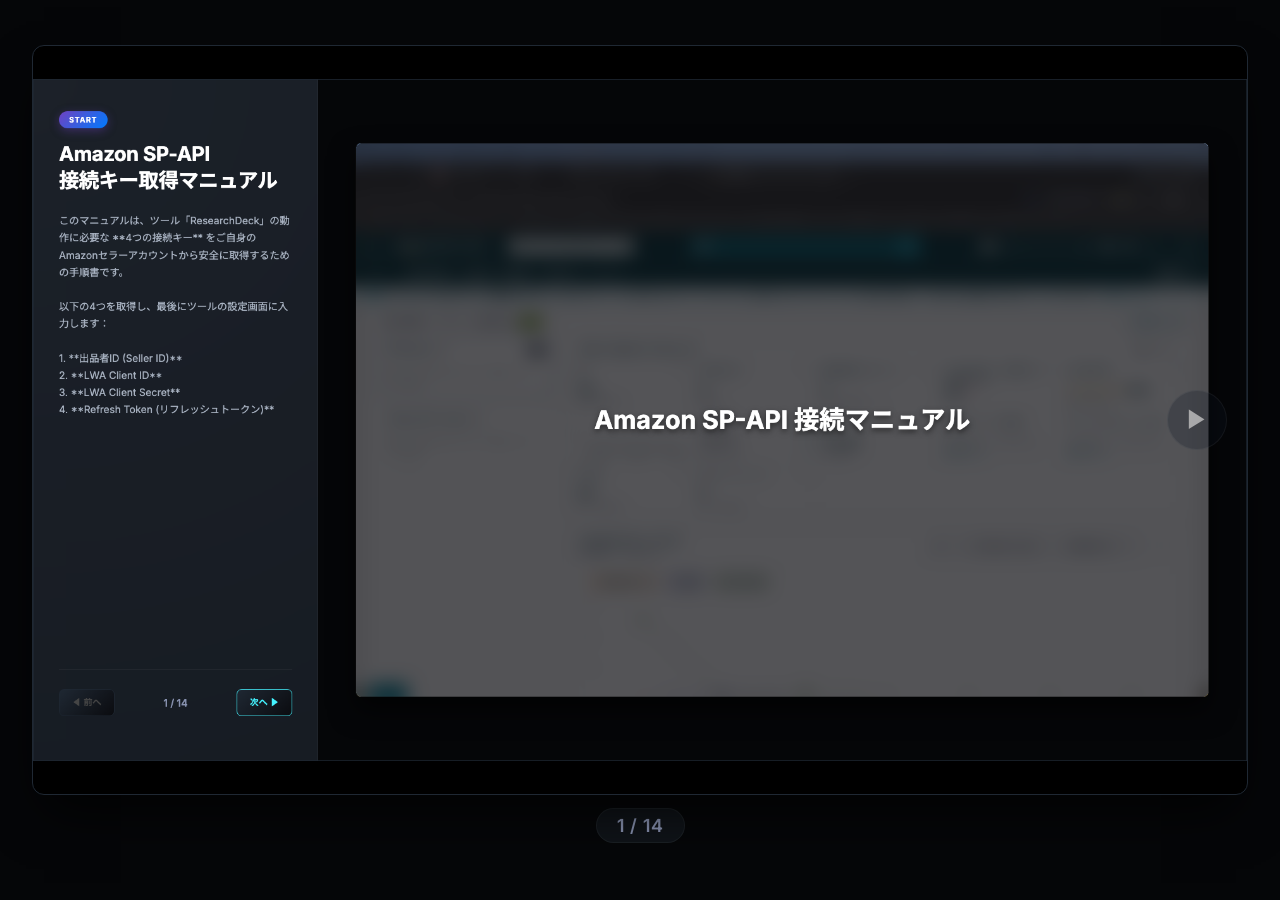
==== commit 8421ca78: "refactor: simplify layout by removing sidebar and implementing navigation arrows for slide viewer" ====
--- a/manual/index.html
+++ b/manual/index.html
@@ -11,165 +11,61 @@
 </head>
 <body>
   <div id="app">
-    <!-- スライドコンテナ -->
-    <div class="slide-container" id="slide-container">
-      <!-- 左側：解説エリア -->
-      <div class="sidebar">
-        <div class="sidebar-header">
-          <span class="badge" id="slide-badge">STEP 1</span>
-          <h1 id="slide-title">スライドタイトル</h1>
-        </div>
-        <div class="sidebar-content">
-          <p id="slide-description">説明文がここに入ります。</p>
-        </div>
-        <div class="sidebar-footer">
-          <div class="navigation-buttons">
-            <button id="btn-prev" class="nav-btn">◀ 前へ</button>
-            <span id="slide-counter">1 / 14</span>
-            <button id="btn-next" class="nav-btn">次へ ▶</button>
-          </div>
-        </div>
+    <div class="slide-viewer">
+      <!-- スライド画像表示エリア -->
+      <div class="slide-container">
+        <img id="slide-image" src="" alt="スライドマニュアル">
+        
+        <!-- 左右のナビゲーション矢印 -->
+        <button id="btn-prev" class="nav-arrow prev-arrow" aria-label="前へ">◀</button>
+        <button id="btn-next" class="nav-arrow next-arrow" aria-label="次へ">▶</button>
       </div>
 
-      <!-- 右側：メイン画面 -->
-      <div class="main-display">
-        <div class="image-workspace" id="image-workspace">
-          <img id="slide-image" src="" alt="スクリーンショット">
-        </div>
+      <!-- 下部コントロールバー（スライドカウンター） -->
+      <div class="control-bar">
+        <span id="slide-counter">1 / 14</span>
       </div>
     </div>
   </div>
 
   <script>
-    // スライドデータ定義
+    // 14枚のスライド定義（画像のみの軽量データ）
     const slides = [
-      {
-        id: 1,
-        badge: "START",
-        title: "Amazon SP-API\n接続キー取得マニュアル",
-        description: "このマニュアルは、ツール「ResearchDeck」の動作に必要な **4つの接続キー** をご自身のAmazonセラーアカウントから安全に取得するための手順書です。<br><br>以下の4つを取得し、最後にツールの設定画面に入力します：<br><br>1. **出品者ID (Seller ID)**<br>2. **LWA Client ID**<br>3. **LWA Client Secret**<br>4. **Refresh Token (リフレッシュトークン)**",
-        image: "output/slide_01.png"
-      },
-      {
-        id: 2,
-        badge: "STEP 1-1",
-        title: "出品者IDの取得: アカウント情報へ",
-        description: "まずはアカウント固有の「出品者ID」を取得します。<br><br>セラーセントラルトップ画面の右上にある **「設定（歯車マーク）」** をクリックし、メニューから **「出品用アカウント情報」** を選択します。",
-        image: "output/slide_02.png"
-      },
-      {
-        id: 3,
-        badge: "STEP 1-2",
-        title: "出品者IDの取得: 出品者情報へ",
-        description: "出品用アカウント情報画面が開きます。<br><br>画面左側の「登録内容」セクションにある **「出品者情報」** リンクをクリックします。",
-        image: "output/slide_03.png"
-      },
-      {
-        id: 4,
-        badge: "STEP 1-3",
-        title: "出品者IDの取得: 出品者トークンへ",
-        description: "出品者情報画面が開きます。<br><br>画面中ほどにある **「出品者トークン」** のリンクをクリックします。",
-        image: "output/slide_04.png"
-      },
-      {
-        id: 5,
-        badge: "STEP 1-4",
-        title: "出品者IDのコピー & 保存",
-        description: "画面に **「あなたの出品者トークン」** が表示されます。<br><br>これがツールで設定する **「出品者ID (Seller ID)」** です。`A`から始まる英数字をコピーして保存してください。<br><br><span class='tip'>💡 友人へ渡すマニュアル画像では、この個人情報はダミー値にマスクされています。</span>",
-        image: "output/slide_05.png"
-      },
-      {
-        id: 6,
-        badge: "STEP 2-1",
-        title: "アプリ開発画面を開く",
-        description: "次に、アプリ登録とLWA Client ID/Secretを取得します。<br><br>セラーセントラルの左上メニューから **「アプリとサービス」** ➔ **「アプリの開発」** をクリックします。",
-        image: "output/slide_06.png"
-      },
-      {
-        id: 7,
-        badge: "【補足】",
-        title: "初回のみ：ポータル登録とオンボーディング",
-        description: "「アプリの開発」を初めて開く際、新しいソリューションプロバイダーポータルへの紐付け（オンボーディング）画面が表示されることがあります。<br><br>画面の指示に従い、アカウントを選択し、Eメールの認証を完了させてください。<br><br><span class='tip'>※Eメールなどの機密情報はマスクされます。</span>",
-        image: "output/slide_07.png"
-      },
-      {
-        id: 8,
-        badge: "【補足】",
-        title: "オンボーディング：国・アカウント選択",
-        description: "利用するアカウントと言語・国を選択します。<br><br>「エメリーマートオンライン（アメリカ合衆国など該当の国）」を選択し、確定します。<br><br><span class='tip'>※アカウント名のID部分はマスクされます。</span>",
-        image: "output/slide_08.png"
-      },
-      {
-        id: 9,
-        badge: "STEP 2-2",
-        title: "ポータル画面とLWA情報の表示",
-        description: "ソリューションプロバイダーポータルのトップ画面が開きます。<br><br>登録されているアプリ（例: `NETSEA-Research-Tool`）の「LWA認証情報」列にある **「表示」** リンクをクリックします。<br><br><span class='tip'>※アプリIDやアカウント名はマスクされます。</span>",
-        image: "output/slide_09.png"
-      },
-      {
-        id: 10,
-        badge: "STEP 2-3",
-        title: "LWA Client ID / Secret の取得",
-        description: "「LWA認証情報」のポップアップが表示されます。<br><br>1. **「クライアントID」**（`amzn1.application-oa2-client.〜`）をコピーします。<br>2. **「クライアント機密情報」** アコーディオンを展開し、表示される **「Client Secret」**（`amzn1.oa2-cs.v1.〜`）をコピーします。<br><br><span class='warning'>⚠️ これらは最も重要な暗号鍵です。絶対に他人に教えないでください。</span>",
-        image: "output/slide_10.png"
-      },
-      {
-        id: 11,
-        badge: "STEP 3-1",
-        title: "リフレッシュトークン：承認メニューを開く",
-        description: "続いて、リフレッシュトークン（ツールがデータ通信を継続するための許可証）を取得します。<br><br>ポータル画面で、アプリの右端にある「アプリの編集」ボタンの右側にある **「&or;」矢印** をクリックし、メニューから **「承認」** を選択します。",
-        image: "output/slide_11.png"
-      },
-      {
-        id: 12,
-        badge: "STEP 3-2",
-        title: "リフレッシュトークン：アプリの認可",
-        description: "「認可の管理」画面に切り替わります。<br><br>マーケットプレイス「日本」の右側にある **「アプリを承認」** ボタンをクリックします。",
-        image: "output/slide_12.png"
-      },
-      {
-        id: 13,
-        badge: "STEP 3-3",
-        title: "リフレッシュトークンのコピー",
-        description: "承認が完了すると、画面に **リフレッシュトークン（Refresh Token）** が発行されます。<br><br>非常に長い英数字の文字列（`Atzr|〜`）が表示されるので、**「コピー」** をクリックして保存します。<br><br><span class='warning'>⚠️ リフレッシュトークンは、この画面を一度閉じると再表示できません。必ずここでコピーしてください！</span>",
-        image: "output/slide_13.png"
-      },
-      {
-        id: 14,
-        badge: "STEP 4",
-        title: "ツール「ResearchDeck」への設定",
-        description: "コピーした4つのキーを、ResearchDeckのオプション設定画面に入力します。<br><br>1. **LWA Client ID**<br>2. **LWA Client Secret**<br>3. **Refresh Token**<br>4. **Seller ID (出品者ID)**<br><br>を入力し、**「接続テスト」** ボタンを押して「接続成功」となることを確認します。最後に **「保存」** をクリックして完了です！",
-        image: "output/slide_14.png"
-      }
+      { id: 1, image: "output/slide_01.png" },
+      { id: 2, image: "output/slide_02.png" },
+      { id: 3, image: "output/slide_03.png" },
+      { id: 4, image: "output/slide_04.png" },
+      { id: 5, image: "output/slide_05.png" },
+      { id: 6, image: "output/slide_06.png" },
+      { id: 7, image: "output/slide_07.png" },
+      { id: 8, image: "output/slide_08.png" },
+      { id: 9, image: "output/slide_09.png" },
+      { id: 10, image: "output/slide_10.png" },
+      { id: 11, image: "output/slide_11.png" },
+      { id: 12, image: "output/slide_12.png" },
+      { id: 13, image: "output/slide_13.png" },
+      { id: 14, image: "output/slide_14.png" }
     ];
 
     let currentSlideIndex = 0;
 
     // DOM要素の取得
+    const slideImage = document.getElementById("slide-image");
     const slideCounter = document.getElementById("slide-counter");
-    const slideBadge = document.getElementById("slide-badge");
-    const slideTitle = document.getElementById("slide-title");
-    const slideDescription = document.getElementById("slide-description");
-    const slideImage = document.getElementById("slide-image");
     const btnPrev = document.getElementById("btn-prev");
     const btnNext = document.getElementById("btn-next");
 
     // スライド切り替え表示関数
     function renderSlide(index) {
       const slide = slides[index];
-      
-      // テキスト・画像の設定
-      slideBadge.textContent = slide.badge;
-      slideTitle.innerHTML = slide.title.replace(/\n/g, "<br>");
-      slideDescription.innerHTML = slide.description;
       slideImage.src = slide.image;
       
       // カウンター更新
       slideCounter.textContent = `${index + 1} / ${slides.length}`;
       
-      // ボタン有効状態
-      btnPrev.disabled = index === 0;
-      btnNext.disabled = index === slides.length - 1;
+      // ボタン有効/無効状態（最初のスライドでは「前へ」を隠す/無効にし、最後のスライドでは「次へ」を隠す/無効にする）
+      btnPrev.style.visibility = index === 0 ? "hidden" : "visible";
+      btnNext.style.visibility = index === slides.length - 1 ? "hidden" : "visible";
     }
 
     // ナビゲーションイベント
@@ -180,7 +76,6 @@
       }
     });
 
-    // ナビゲーションイベント
     btnNext.addEventListener("click", () => {
       if (currentSlideIndex < slides.length - 1) {
         currentSlideIndex++;
@@ -191,9 +86,9 @@
     // キーボード操作のサポート
     document.addEventListener("keydown", (e) => {
       if (e.key === "ArrowLeft" || e.key === "Left") {
-        btnPrev.click();
+        if (currentSlideIndex > 0) btnPrev.click();
       } else if (e.key === "ArrowRight" || e.key === "Right") {
-        btnNext.click();
+        if (currentSlideIndex < slides.length - 1) btnNext.click();
       }
     });
 
--- a/manual/style.css
+++ b/manual/style.css
@@ -7,7 +7,7 @@
 
 body {
   font-family: 'Inter', 'Noto Sans JP', sans-serif;
-  background-color: #0b0c10;
+  background-color: #050608;
   color: #c5c6c7;
   overflow: hidden;
   height: 100vh;
@@ -16,288 +16,105 @@
   align-items: center;
 }
 
-/* アプリケーション外枠 */
 #app {
   width: 100vw;
   height: 100vh;
   display: flex;
+  flex-direction: column;
   justify-content: center;
   align-items: center;
   background-color: #050608;
 }
 
-/* スライドコンテナ（1920x1080 に固定、またはアスペクト比 16:9 で拡大縮小） */
+/* スライドビューア全体 */
+.slide-viewer {
+  display: flex;
+  flex-direction: column;
+  align-items: center;
+  justify-content: center;
+  width: 95vw;
+  height: 90vh;
+  max-width: 1920px;
+  max-height: 1080px;
+  position: relative;
+}
+
+/* 16:9のアスペクト比を維持するコンテナ */
 .slide-container {
-  width: 1920px;
-  height: 1080px;
+  position: relative;
+  width: 100%;
+  height: calc(100% - 60px); /* 下部バーのスペースを引く */
   display: flex;
-  background: radial-gradient(circle at top left, #1a1c23 0%, #0b0c10 100%);
+  justify-content: center;
+  align-items: center;
+  background-color: #000000;
   border: 1px solid #1f2833;
-  box-shadow: 0 25px 50px -12px rgba(0, 0, 0, 0.5);
-  position: relative;
+  border-radius: 12px;
+  box-shadow: 0 25px 50px -12px rgba(0, 0, 0, 0.8);
   overflow: hidden;
 }
 
-/* 左側：サイドバー */
-.sidebar {
-  width: 450px;
-  height: 100%;
-  background: rgba(31, 40, 51, 0.4);
-  backdrop-filter: blur(20px);
-  -webkit-backdrop-filter: blur(20px);
-  border-right: 1px solid rgba(255, 255, 255, 0.08);
-  display: flex;
-  flex-direction: column;
-  justify-content: space-between;
-  padding: 50px 40px;
-  z-index: 10;
-}
-
-.sidebar-header {
-  margin-bottom: 30px;
-}
-
-.badge {
-  display: inline-block;
-  background: linear-gradient(135deg, #6f42c1 0%, #007bff 100%);
-  color: #ffffff;
-  font-size: 12px;
-  font-weight: 700;
-  padding: 6px 16px;
-  border-radius: 50px;
-  text-transform: uppercase;
-  letter-spacing: 1px;
-  margin-bottom: 20px;
-  box-shadow: 0 4px 15px rgba(111, 66, 193, 0.4);
-}
-
-.sidebar-header h1 {
-  font-size: 32px;
-  font-weight: 700;
-  color: #ffffff;
-  line-height: 1.3;
-  letter-spacing: -0.5px;
-}
-
-.sidebar-content {
-  flex-grow: 1;
-  font-size: 16px;
-  line-height: 1.7;
-  color: #a8b2c1;
-}
-
-.sidebar-content strong {
-  color: #ffffff;
-  font-weight: 600;
-}
-
-.sidebar-content ul {
-  margin-top: 15px;
-  margin-left: 20px;
-}
-
-.sidebar-content li {
-  margin-bottom: 10px;
-}
-
-.sidebar-content .tip {
-  display: block;
-  margin-top: 20px;
-  background: rgba(0, 123, 255, 0.1);
-  border-left: 3px solid #007bff;
-  padding: 12px 15px;
-  border-radius: 0 8px 8px 0;
-  font-size: 14px;
-  color: #8bb9ff;
-}
-
-.sidebar-content .warning {
-  display: block;
-  margin-top: 20px;
-  background: rgba(255, 193, 7, 0.1);
-  border-left: 3px solid #ffc107;
-  padding: 12px 15px;
-  border-radius: 0 8px 8px 0;
-  font-size: 14px;
-  color: #ffe082;
-}
-
-/* サイドバー下部：ナビゲーション */
-.sidebar-footer {
-  border-top: 1px solid rgba(255, 255, 255, 0.08);
-  padding-top: 30px;
-}
-
-.navigation-buttons {
-  display: flex;
-  align-items: center;
-  justify-content: space-between;
-  margin-bottom: 20px;
-}
-
-.nav-btn {
-  background: linear-gradient(135deg, #1f2833 0%, #0b0c10 100%);
-  border: 1px solid #45f3ff;
-  color: #45f3ff;
-  padding: 10px 20px;
-  border-radius: 8px;
-  font-weight: 600;
-  cursor: pointer;
-  transition: all 0.3s ease;
-  font-size: 14px;
-}
-
-.nav-btn:hover:not(:disabled) {
-  background: #45f3ff;
-  color: #0b0c10;
-  box-shadow: 0 0 15px rgba(69, 243, 255, 0.4);
-}
-
-.nav-btn:disabled {
-  border-color: #1f2833;
-  color: #454545;
-  cursor: not-allowed;
-}
-
-#slide-counter {
-  font-size: 16px;
-  font-weight: 600;
-  color: #8892b0;
-}
-
-/* デバッグ用ツール */
-.debug-controls {
-  display: none;
-  font-size: 12px;
-  color: #8892b0;
-}
-
-.debug-controls label {
-  display: flex;
-  align-items: center;
-  gap: 6px;
-  cursor: pointer;
-}
-
-.debug-output {
-  margin-top: 8px;
-  padding: 8px;
-  background: #111;
-  border: 1px solid #333;
-  border-radius: 4px;
-  color: #00ffcc;
-  font-family: monospace;
-  word-break: break-all;
-}
-
-/* 右側：画像ワークスペース */
-.main-display {
-  flex-grow: 1;
-  height: 100%;
-  display: flex;
-  justify-content: center;
-  align-items: center;
-  padding: 40px;
-  background: #050608;
-}
-
-.image-workspace {
-  position: relative;
-  width: 1350px;
-  height: 878px; /* 2940 x 1912 比率に合わせて 1.537 */
-  border: 1px solid rgba(255, 255, 255, 0.05);
-  box-shadow: 0 20px 40px rgba(0, 0, 0, 0.6);
-  border-radius: 8px;
-  overflow: hidden;
-  background: #000;
-}
-
-.image-workspace img {
-  width: 100%;
-  height: 100%;
+#slide-image {
+  max-width: 100%;
+  max-height: 100%;
   object-fit: contain;
   display: block;
 }
 
-/* オーバーレイレイヤー */
-.overlay-layer {
+/* 左右のナビゲーション矢印 */
+.nav-arrow {
   position: absolute;
-  top: 0;
-  left: 0;
-  width: 100%;
-  height: 100%;
-  pointer-events: none; /* 下の画像へのドラッグ操作を邪魔しない */
-}
-
-/* オーバーレイの各スタイル */
-.overlay-item {
-  position: absolute;
-  box-sizing: border-box;
-}
-
-/* 撮影ポイント：赤枠 */
-.rect-red {
-  border: 3px solid #ff3366;
-  border-radius: 4px;
-  box-shadow: 0 0 10px rgba(255, 51, 102, 0.6), inset 0 0 10px rgba(255, 51, 102, 0.3);
-  animation: pulse-red 2s infinite;
-}
-
-@keyframes pulse-red {
-  0% {
-    box-shadow: 0 0 5px rgba(255, 51, 102, 0.5), inset 0 0 5px rgba(255, 51, 102, 0.2);
-  }
-  50% {
-    box-shadow: 0 0 15px rgba(255, 51, 102, 0.9), inset 0 0 15px rgba(255, 51, 102, 0.5);
-  }
-  100% {
-    box-shadow: 0 0 5px rgba(255, 51, 102, 0.5), inset 0 0 5px rgba(255, 51, 102, 0.2);
-  }
-}
-
-/* 個人情報の隠し用：ダミーテキストを重ねるマスク */
-.mask-text {
-  background: #ffffff; /* 元の背景に合わせて真っ白に (Amazonセラーセントラルのインプット欄は白背景が基本) */
-  border: 1px solid #cccccc;
-  color: #333333;
-  display: flex;
-  align-items: center;
-  padding-left: 8px;
-  font-family: 'Courier New', Courier, monospace;
-  font-size: 13px;
-  font-weight: bold;
-  pointer-events: auto; /* マスク部分をクリック可能に */
-  box-shadow: inset 0 1px 3px rgba(0, 0, 0, 0.1);
-  overflow: hidden;
-  text-overflow: ellipsis;
-  white-space: nowrap;
-}
-
-/* 表紙用のブラーマスク */
-.mask-blur {
-  background: rgba(11, 12, 16, 0.7);
-  backdrop-filter: blur(15px);
-  -webkit-backdrop-filter: blur(15px);
-  width: 100%;
-  height: 100%;
+  top: 50%;
+  transform: translateY(-50%);
+  background: rgba(15, 22, 36, 0.5);
+  border: 1px solid rgba(255, 255, 255, 0.1);
+  color: #ffffff;
+  font-size: 24px;
+  width: 60px;
+  height: 60px;
+  border-radius: 50%;
+  cursor: pointer;
   display: flex;
   justify-content: center;
   align-items: center;
-  color: #ffffff;
-  font-size: 40px;
-  font-weight: 700;
-  text-align: center;
-  text-shadow: 0 4px 10px rgba(0,0,0,0.5);
-  line-height: 1.5;
-  border-radius: 8px;
+  transition: all 0.3s cubic-bezier(0.4, 0, 0.2, 1);
+  opacity: 0.5;
+  z-index: 10;
+  user-select: none;
 }
 
-/* ドラッグ中のプレビュー枠 */
-.drag-preview {
-  position: absolute;
-  border: 2px dashed #00ffcc;
-  background: rgba(0, 255, 204, 0.15);
-  display: none;
-  pointer-events: none;
-  z-index: 100;
+.nav-arrow:hover {
+  opacity: 1;
+  background: #1f2833;
+  border-color: #45f3ff;
+  color: #45f3ff;
+  box-shadow: 0 0 15px rgba(69, 243, 255, 0.4);
 }
+
+.prev-arrow {
+  left: 20px;
+}
+
+.next-arrow {
+  right: 20px;
+}
+
+/* 下部コントロールバー */
+.control-bar {
+  height: 60px;
+  display: flex;
+  justify-content: center;
+  align-items: center;
+  width: 100%;
+}
+
+#slide-counter {
+  font-size: 18px;
+  font-weight: 600;
+  color: #8892b0;
+  background: rgba(31, 40, 51, 0.4);
+  padding: 6px 20px;
+  border-radius: 20px;
+  border: 1px solid rgba(255, 255, 255, 0.05);
+  letter-spacing: 1px;
+}
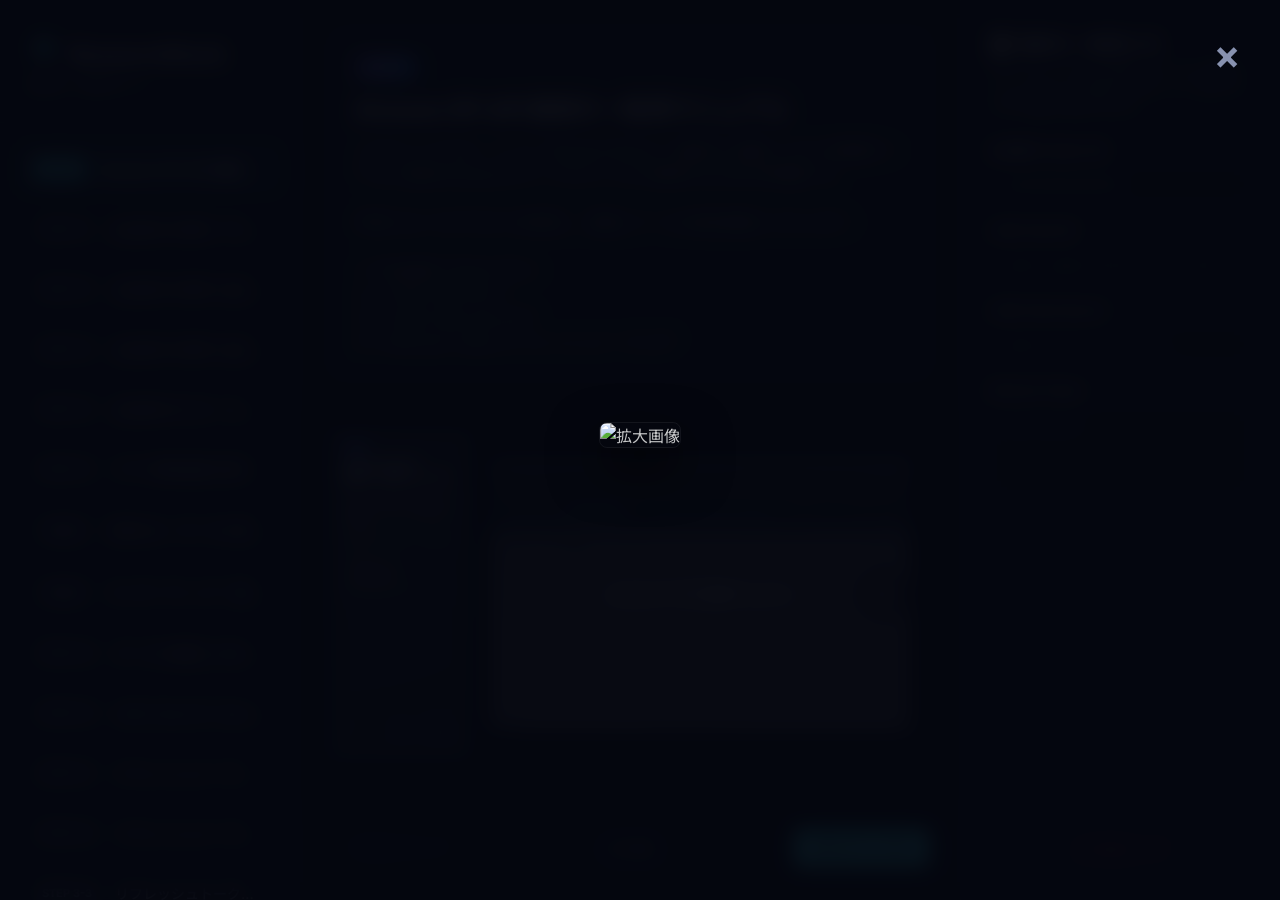
==== commit 023c816c: "feat: upgrade manual to a premium 2-column dashboard layout with zoom modal and scratchpad" ====
--- a/manual/index.html
+++ b/manual/index.html
@@ -3,96 +3,386 @@
 <head>
   <meta charset="UTF-8">
   <meta name="viewport" content="width=device-width, initial-scale=1.0">
-  <title>Amazon SP-API 接続キー取得マニュアル</title>
+  <title>ResearchDeck - SP-API接続キー取得マニュアル</title>
   <link rel="stylesheet" href="style.css">
   <link rel="preconnect" href="https://fonts.googleapis.com">
   <link rel="preconnect" href="https://fonts.gstatic.com" crossorigin>
-  <link href="https://fonts.googleapis.com/css2?family=Inter:wght@300;400;600;700&family=Noto+Sans+JP:wght@300;400;500;700&display=swap" rel="stylesheet">
+  <link href="https://fonts.googleapis.com/css2?family=Inter:wght@300;400;500;600;700&family=Noto+Sans+JP:wght@300;400;500;700&display=swap" rel="stylesheet">
 </head>
 <body>
-  <div id="app">
-    <div class="slide-viewer">
-      <!-- スライド画像表示エリア -->
-      <div class="slide-container">
-        <img id="slide-image" src="" alt="スライドマニュアル">
+  <div id="rd-manual-app">
+    <!-- 左側：ステップ目次ナビゲーション -->
+    <aside class="rd-sidebar">
+      <div class="rd-sidebar-header">
+        <span class="rd-logo-icon">◈</span>
+        <h2>ResearchDeck</h2>
+        <p>接続キー取得ガイド</p>
+      </div>
+      <nav class="rd-step-list" id="rd-step-list">
+        <!-- JSで動的にステップアイテムを挿入します -->
+      </nav>
+    </aside>
+
+    <!-- 中央：メインコンテンツエリア -->
+    <main class="rd-main-content">
+      <!-- 上部：手順テキスト解説 -->
+      <section class="rd-step-text-panel">
+        <div class="rd-badge" id="rd-slide-badge">START</div>
+        <h1 class="rd-step-title" id="rd-slide-title">マニュアル読み込み中...</h1>
+        <div class="rd-step-description" id="rd-slide-description">
+          読み込み中...
+        </div>
+      </section>
+
+      <!-- 中央：画像スライドショー -->
+      <section class="rd-image-viewport">
+        <div class="rd-slide-container" id="rd-zoom-trigger">
+          <img id="rd-slide-image" src="" alt="手順解説画像">
+          <div class="rd-image-overlay-tip">画像をクリックして拡大</div>
+        </div>
         
-        <!-- 左右のナビゲーション矢印 -->
-        <button id="btn-prev" class="nav-arrow prev-arrow" aria-label="前へ">◀</button>
-        <button id="btn-next" class="nav-arrow next-arrow" aria-label="次へ">▶</button>
+        <!-- 画像左右のナビゲーション矢印 -->
+        <button id="rd-btn-prev-arrow" class="rd-nav-arrow rd-prev-arrow" aria-label="前へ">◀</button>
+        <button id="rd-btn-next-arrow" class="rd-nav-arrow rd-next-arrow" aria-label="次へ">▶</button>
+      </section>
+
+      <!-- 下部：操作コントロールバー -->
+      <footer class="rd-control-bar">
+        <button id="rd-btn-prev" class="rd-control-btn">◀ 前のステップ</button>
+        <div class="rd-counter-badge" id="rd-slide-counter">1 / 14</div>
+        <button id="rd-btn-next" class="rd-control-btn rd-btn-primary">次のステップ ▶</button>
+      </footer>
+    </main>
+
+    <!-- 右側：接続キー一時メモ帳（プレミアム機能） -->
+    <aside class="rd-notes-sidebar">
+      <div class="rd-notes-header">
+        <h3>📝 接続キー取得メモ</h3>
+        <p>セラーセントラルから取得したキーを一時的にここにコピペして整理できます。データはブラウザに自動で保存されます。</p>
       </div>
-
-      <!-- 下部コントロールバー（スライドカウンター） -->
-      <div class="control-bar">
-        <span id="slide-counter">1 / 14</span>
+      <div class="rd-notes-body">
+        <div class="rd-note-field">
+          <label for="memo-seller-id">出品者ID (Seller ID)</label>
+          <input type="text" id="memo-seller-id" placeholder="A1XXXXXXXXXXXXX">
+        </div>
+        <div class="rd-note-field">
+          <label for="memo-client-id">LWA Client ID</label>
+          <input type="text" id="memo-client-id" placeholder="amzn1.application-oa2-client.xxxx...">
+        </div>
+        <div class="rd-note-field">
+          <label for="memo-client-secret">LWA Client Secret</label>
+          <input type="password" id="memo-client-secret" placeholder="amzn1.oa2-cs.v1.xxxx...">
+        </div>
+        <div class="rd-note-field">
+          <label for="memo-refresh-token">Refresh Token</label>
+          <textarea id="memo-refresh-token" placeholder="Atzr|xxxx..."></textarea>
+        </div>
       </div>
-    </div>
+      <div class="rd-notes-footer">
+        <button id="rd-clear-notes-btn" class="rd-btn-clear">入力内容をクリア</button>
+      </div>
+    </aside>
   </div>
 
+  <!-- 画像拡大ズームモーダル -->
+  <div id="rd-zoom-modal" class="rd-modal" hidden>
+    <span class="rd-modal-close" id="rd-zoom-close">&times;</span>
+    <img class="rd-modal-content" id="rd-zoom-image" alt="拡大画像">
+    <div id="rd-zoom-caption"></div>
+  </div>
+
+  <!-- コピー完了通知トースト -->
+  <div id="rd-toast" class="rd-toast" hidden>コピーしました！</div>
+
   <script>
-    // 14枚のスライド定義（画像のみの軽量データ）
+    // 14枚のスライド手順と詳細テキストの定義
     const slides = [
-      { id: 1, image: "output/slide_01.png" },
-      { id: 2, image: "output/slide_02.png" },
-      { id: 3, image: "output/slide_03.png" },
-      { id: 4, image: "output/slide_04.png" },
-      { id: 5, image: "output/slide_05.png" },
-      { id: 6, image: "output/slide_06.png" },
-      { id: 7, image: "output/slide_07.png" },
-      { id: 8, image: "output/slide_08.png" },
-      { id: 9, image: "output/slide_09.png" },
-      { id: 10, image: "output/slide_10.png" },
-      { id: 11, image: "output/slide_11.png" },
-      { id: 12, image: "output/slide_12.png" },
-      { id: 13, image: "output/slide_13.png" },
-      { id: 14, image: "output/slide_14.png" }
+      {
+        id: 1,
+        badge: "START",
+        title: "Amazon SP-API 接続キー取得マニュアル",
+        description: "このマニュアルは、ツール「ResearchDeck」の動作に必要な **4つの接続キー** をご自身のAmazonセラーアカウントから取得するための手順書です。<br><br>手順に沿って以下の4つを取得し、最後にツールの設定画面に入力します：<br><br>1. **出品者ID (Seller ID)**<br>2. **LWA Client ID**<br>3. **LWA Client Secret**<br>4. **Refresh Token (リフレッシュトークン)**",
+        image: "output/slide_01.png"
+      },
+      {
+        id: 2,
+        badge: "STEP 1-1",
+        title: "出品者IDの取得: アカウント情報へ",
+        description: "まずはアカウント固有の「出品者ID」を取得します。<br><br>セラーセントラルトップ画面の右上にある **「設定（歯車マーク）」** をクリックし、メニューから **「出品用アカウント情報」** を選択します。",
+        image: "output/slide_02.png"
+      },
+      {
+        id: 3,
+        badge: "STEP 1-2",
+        title: "出品者IDの取得: 出品者情報へ",
+        description: "出品用アカウント情報画面が開きます。<br><br>画面左側の「登録内容」セクションにある **「出品者情報」** リンクをクリックします。",
+        image: "output/slide_03.png"
+      },
+      {
+        id: 4,
+        badge: "STEP 1-3",
+        title: "出品者IDの取得: 出品者トークンへ",
+        description: "出品者情報画面が開きます。<br><br>画面中ほどにある **「出品者トークン」** のリンクをクリックします。",
+        image: "output/slide_04.png"
+      },
+      {
+        id: 5,
+        badge: "STEP 1-4",
+        title: "出品者IDのコピー & 保存",
+        description: "画面に **「あなたの出品者トークン」** が表示されます。これがツールで設定する **「出品者ID (Seller ID)」** です。`A`から始まる英数字をコピーして、右側の「接続キー取得メモ」の「出品者ID」欄に貼り付けて保存してください。<br><br><span class='tip'>💡 マニュアル画像では、この個人情報はダミー値にマスクされています。</span>",
+        image: "output/slide_05.png"
+      },
+      {
+        id: 6,
+        badge: "STEP 2-1",
+        title: "アプリ開発画面を開く",
+        description: "次に、アプリ登録とLWA Client ID/Secretを取得します。<br><br>セラーセントラルの左上メニューから **「アプリとサービス」** ➔ **「アプリの開発」** をクリックします。",
+        image: "output/slide_06.png"
+      },
+      {
+        id: 7,
+        badge: "【補足】",
+        title: "初回のみ：ポータル登録とオンボーディング",
+        description: "「アプリの開発」を初めて開く際、新しいソリューションプロバイダーポータルへの紐付け（オンボーディング）画面が表示されることがあります。<br><br>画面の指示に従い、アカウントを選択し、Eメールの認証を完了させてください。<br><br><span class='tip'>💡 Eメールなどの機密情報はマスクされています。</span>",
+        image: "output/slide_07.png"
+      },
+      {
+        id: 8,
+        badge: "【補足】",
+        title: "オンボーディング：国・アカウント選択",
+        description: "利用するアカウントと言語・国を選択します。<br><br>「エメリーマートオンライン（アメリカ合衆国など該当の国）」を選択し、確定します。<br><br><span class='tip'>💡 アカウント名のID部分はマスクされます。</span>",
+        image: "output/slide_08.png"
+      },
+      {
+        id: 9,
+        badge: "STEP 2-2",
+        title: "ポータル画面とLWA情報の表示",
+        description: "ソリューションプロバイダーポータルのトップ画面が開きます。<br><br>登録されているアプリ（例: `NETSEA-Research-Tool`）の「LWA認証情報」列にある **「表示」** リンクをクリックします。<br><br><span class='tip'>💡 アプリIDやアカウント名はマスクされます。</span>",
+        image: "output/slide_09.png"
+      },
+      {
+        id: 10,
+        badge: "STEP 2-3",
+        title: "LWA Client ID / Secret の取得",
+        description: "「LWA認証情報」のポップアップが表示されます。<br><br>1. **「クライアントID」** をコピーし、右側メモ欄の「LWA Client ID」へ貼り付けます。<br>2. **「クライアント機密情報」** アコーディオンを展開し、表示される **「Client Secret」** をコピーして、右側メモ欄の「LWA Client Secret」へ貼り付けます。<br><br><span class='warning'>⚠️ これらは最も重要な暗号鍵です。絶対に他人に教えないでください。</span>",
+        image: "output/slide_10.png"
+      },
+      {
+        id: 11,
+        badge: "STEP 3-1",
+        title: "リフレッシュトークン：承認メニューを開く",
+        description: "続いて、リフレッシュトークン（ツールがデータ通信を継続するための許可証）を取得します。<br><br>ポータル画面で、アプリの右端にある「アプリの編集」ボタンの右側にある **「&or;」矢印** をクリックし、メニューから **「承認」** を選択します。",
+        image: "output/slide_11.png"
+      },
+      {
+        id: 12,
+        badge: "STEP 3-2",
+        title: "リフレッシュトークン：アプリの認可",
+        description: "「認可の管理」画面に切り替わります。<br><br>マーケットプレイス「日本」の右側にある **「アプリを承認」** ボタンをクリックします。",
+        image: "output/slide_12.png"
+      },
+      {
+        id: 13,
+        badge: "STEP 3-3",
+        title: "リフレッシュトークンのコピー",
+        description: "承認が完了すると、画面に **リフレッシュトークン（Refresh Token）** が発行されます。非常に長い英数字の文字列が表示されるので、**「コピー」** をクリックし、右側メモ欄の「Refresh Token」へ貼り付けます。<br><br><span class='warning'>⚠️ リフレッシュトークンは、この画面を一度閉じると再表示できません。必ずここでコピーしてください！</span>",
+        image: "output/slide_13.png"
+      },
+      {
+        id: 14,
+        badge: "STEP 4",
+        title: "ツール「ResearchDeck」への設定",
+        description: "コピーした4つのキーを、ResearchDeckの設定画面に入力します。右側のメモ欄に保存したキーをそれぞれの項目へコピー＆ペーストしてください。<br><br>すべて入力したら、**「接続テスト」** ボタンを押して「接続成功」となることを確認します。最後に **「保存」** をクリックして完了です！",
+        image: "output/slide_14.png"
+      }
     ];
 
     let currentSlideIndex = 0;
 
-    // DOM要素の取得
-    const slideImage = document.getElementById("slide-image");
-    const slideCounter = document.getElementById("slide-counter");
-    const btnPrev = document.getElementById("btn-prev");
-    const btnNext = document.getElementById("btn-next");
-
-    // スライド切り替え表示関数
+    // --- DOM要素の参照 ---
+    const stepListContainer = document.getElementById("rd-step-list");
+    const slideImage = document.getElementById("rd-slide-image");
+    const slideBadge = document.getElementById("rd-slide-badge");
+    const slideTitle = document.getElementById("rd-slide-title");
+    const slideDescription = document.getElementById("rd-slide-description");
+    const slideCounter = document.getElementById("rd-slide-counter");
+    
+    const btnPrev = document.getElementById("rd-btn-prev");
+    const btnNext = document.getElementById("rd-btn-next");
+    const btnPrevArrow = document.getElementById("rd-btn-prev-arrow");
+    const btnNextArrow = document.getElementById("rd-btn-next-arrow");
+
+    const zoomTrigger = document.getElementById("rd-zoom-trigger");
+    const zoomModal = document.getElementById("rd-zoom-modal");
+    const zoomImage = document.getElementById("rd-zoom-image");
+    const zoomClose = document.getElementById("rd-zoom-close");
+    const zoomCaption = document.getElementById("rd-zoom-caption");
+    const toast = document.getElementById("rd-toast");
+
+    // --- 1. 左側ナビゲーション（目次）の生成 ---
+    function initializeStepList() {
+      stepListContainer.innerHTML = "";
+      slides.forEach((slide, index) => {
+        const item = document.createElement("div");
+        item.className = "rd-step-item";
+        if (index === currentSlideIndex) item.classList.add("active");
+        
+        item.innerHTML = `
+          <div class="rd-step-num">${slide.badge}</div>
+          <div class="rd-step-label">${slide.title}</div>
+        `;
+        
+        item.addEventListener("click", () => {
+          changeSlide(index);
+        });
+        
+        stepListContainer.appendChild(item);
+      });
+    }
+
+    // --- 2. スライド描画処理 ---
     function renderSlide(index) {
+      currentSlideIndex = index;
       const slide = slides[index];
+
+      // スライドデータ適用
+      slideBadge.textContent = slide.badge;
+      slideTitle.textContent = slide.title;
+      slideDescription.innerHTML = slide.description;
       slideImage.src = slide.image;
+      slideImage.alt = slide.title;
+
+      // 下部カウンター
+      slideCounter.textContent = `${index + 1} / ${slides.length}`;
+
+      // 左側ナビゲーションのactive切り替え
+      const items = stepListContainer.querySelectorAll(".rd-step-item");
+      items.forEach((item, idx) => {
+        if (idx === index) {
+          item.classList.add("active");
+          // アクティブな要素がサイドバーで見えるようにスクロール
+          item.scrollIntoView({ behavior: "smooth", block: "nearest" });
+        } else {
+          item.classList.remove("active");
+        }
+      });
+
+      // ボタンの有効・無効切り替え（最初と最後で非表示）
+      btnPrev.disabled = index === 0;
+      btnPrevArrow.style.visibility = index === 0 ? "hidden" : "visible";
       
-      // カウンター更新
-      slideCounter.textContent = `${index + 1} / ${slides.length}`;
+      btnNext.disabled = index === slides.length - 1;
+      btnNextArrow.style.visibility = index === slides.length - 1 ? "hidden" : "visible";
       
-      // ボタン有効/無効状態（最初のスライドでは「前へ」を隠す/無効にし、最後のスライドでは「次へ」を隠す/無効にする）
-      btnPrev.style.visibility = index === 0 ? "hidden" : "visible";
-      btnNext.style.visibility = index === slides.length - 1 ? "hidden" : "visible";
-    }
-
-    // ナビゲーションイベント
+      // 最終スライドのテキスト変更
+      if (index === slides.length - 1) {
+        btnNext.textContent = "完了！";
+      } else {
+        btnNext.textContent = "次のステップ ▶";
+      }
+    }
+
+    // スライド変更時の統合ラッパー
+    function changeSlide(index) {
+      if (index >= 0 && index < slides.length) {
+        renderSlide(index);
+        // URLパラメータの更新 (ブラウザ履歴には残さない)
+        const url = new URL(window.location);
+        url.searchParams.set('slide', index + 1);
+        window.history.replaceState({}, '', url);
+      }
+    }
+
+    // --- 3. ナビゲーションイベントの登録 ---
     btnPrev.addEventListener("click", () => {
-      if (currentSlideIndex > 0) {
-        currentSlideIndex--;
-        renderSlide(currentSlideIndex);
-      }
+      if (currentSlideIndex > 0) changeSlide(currentSlideIndex - 1);
+    });
+    btnPrevArrow.addEventListener("click", () => {
+      if (currentSlideIndex > 0) changeSlide(currentSlideIndex - 1);
     });
 
     btnNext.addEventListener("click", () => {
       if (currentSlideIndex < slides.length - 1) {
-        currentSlideIndex++;
-        renderSlide(currentSlideIndex);
-      }
+        changeSlide(currentSlideIndex + 1);
+      } else {
+        showToast("マニュアルをすべて確認しました。設定を行ってください！");
+      }
+    });
+    btnNextArrow.addEventListener("click", () => {
+      if (currentSlideIndex < slides.length - 1) changeSlide(currentSlideIndex + 1);
     });
 
     // キーボード操作のサポート
     document.addEventListener("keydown", (e) => {
       if (e.key === "ArrowLeft" || e.key === "Left") {
-        if (currentSlideIndex > 0) btnPrev.click();
+        if (currentSlideIndex > 0) changeSlide(currentSlideIndex - 1);
       } else if (e.key === "ArrowRight" || e.key === "Right") {
-        if (currentSlideIndex < slides.length - 1) btnNext.click();
-      }
-    });
-
-    // URLパラメータからスライド番号 (1-indexed) を取得して初期表示スライドを決定
+        if (currentSlideIndex < slides.length - 1) changeSlide(currentSlideIndex + 1);
+      } else if (e.key === "Escape") {
+        closeZoom();
+      }
+    });
+
+    // --- 4. 画像ズーム機能の登録 ---
+    zoomTrigger.addEventListener("click", () => {
+      const slide = slides[currentSlideIndex];
+      zoomImage.src = slide.image;
+      zoomCaption.textContent = slide.title;
+      zoomModal.hidden = false;
+    });
+
+    function closeZoom() {
+      zoomModal.hidden = true;
+    }
+    zoomClose.addEventListener("click", closeZoom);
+    zoomModal.addEventListener("click", (e) => {
+      if (e.target === zoomModal) closeZoom();
+    });
+
+    // --- 5. 接続キーメモ帳機能（ローカルストレージ連動） ---
+    const memoFields = ["seller-id", "client-id", "client-secret", "refresh-token"];
+    
+    function loadMemos() {
+      memoFields.forEach(field => {
+        const input = document.getElementById(`memo-${field}`);
+        const savedVal = localStorage.getItem(`rd-memo-${field}`);
+        if (savedVal && input) {
+          input.value = savedVal;
+        }
+        
+        // 保存リスナー
+        input.addEventListener("input", (e) => {
+          localStorage.setItem(`rd-memo-${field}`, e.target.value);
+        });
+      });
+    }
+
+    // クリアボタン
+    document.getElementById("rd-clear-notes-btn").addEventListener("click", () => {
+      if (confirm("メモに入力したキーをすべてクリアしますか？")) {
+        memoFields.forEach(field => {
+          const input = document.getElementById(`memo-${field}`);
+          if (input) input.value = "";
+          localStorage.removeItem(`rd-memo-${field}`);
+        });
+        showToast("クリアしました");
+      }
+    });
+
+    // --- 6. トースト通知表示用 ---
+    function showToast(message) {
+      toast.textContent = message;
+      toast.hidden = false;
+      toast.classList.add("show");
+      
+      setTimeout(() => {
+        toast.classList.remove("show");
+        setTimeout(() => { toast.hidden = true; }, 300);
+      }, 2500);
+    }
+
+    // --- 7. 初期化 ---
+    // URLから初期スライド判定
     const urlParams = new URLSearchParams(window.location.search);
     const slideParam = urlParams.get('slide');
     if (slideParam) {
@@ -101,8 +391,10 @@
         currentSlideIndex = slideNum - 1;
       }
     }
-    // 初期化
+
+    initializeStepList();
     renderSlide(currentSlideIndex);
+    loadMemos();
   </script>
 </body>
 </html>
--- a/manual/style.css
+++ b/manual/style.css
@@ -1,4 +1,25 @@
-/* グローバルスタイル */
+/* ============================================================
+   ResearchDeck Manual - Modern Glassmorphism Styling
+   ============================================================ */
+
+/* --- デザイン変数 --- */
+:root {
+  --bg-main: #05070f;
+  --bg-sidebar: #0b0e17;
+  --border-color: rgba(255, 255, 255, 0.06);
+  --primary-color: #45f3ff;
+  --primary-hover: #3bd1dd;
+  --text-main: #c5c6c7;
+  --text-muted: #8892b0;
+  --text-white: #ffffff;
+  --accent-color: #6f42c1;
+  --accent-gradient: linear-gradient(135deg, #6f42c1 0%, #007bff 100%);
+  --danger-color: #ff3366;
+  --panel-bg: rgba(31, 40, 51, 0.35);
+  --glass-effect: blur(16px);
+}
+
+/* --- リセット & 基本設定 --- */
 * {
   box-sizing: border-box;
   margin: 0;
@@ -7,114 +28,538 @@
 
 body {
   font-family: 'Inter', 'Noto Sans JP', sans-serif;
-  background-color: #050608;
-  color: #c5c6c7;
+  background-color: var(--bg-main);
+  color: var(--text-main);
   overflow: hidden;
   height: 100vh;
+  -webkit-font-smoothing: antialiased;
+}
+
+/* --- メインレイアウト --- */
+#rd-manual-app {
+  display: flex;
+  width: 100vw;
+  height: 100vh;
+  background-color: var(--bg-main);
+}
+
+/* --- 1. 左側サイドバー（目次） --- */
+.rd-sidebar {
+  width: 340px;
+  min-width: 300px;
+  height: 100%;
+  background-color: var(--bg-sidebar);
+  border-right: 1px solid var(--border-color);
+  display: flex;
+  flex-direction: column;
+  z-index: 20;
+}
+
+.rd-sidebar-header {
+  padding: 30px;
+  border-bottom: 1px solid var(--border-color);
+}
+
+.rd-logo-icon {
+  font-size: 28px;
+  color: var(--primary-color);
+  margin-right: 8px;
+  display: inline-block;
+  text-shadow: 0 0 10px rgba(69, 243, 255, 0.4);
+}
+
+.rd-sidebar-header h2 {
+  font-size: 22px;
+  color: var(--text-white);
+  font-weight: 700;
+  display: inline-block;
+  vertical-align: middle;
+}
+
+.rd-sidebar-header p {
+  font-size: 13px;
+  color: var(--text-muted);
+  margin-top: 5px;
+}
+
+.rd-step-list {
+  flex-grow: 1;
+  overflow-y: auto;
+  padding: 20px 15px;
+}
+
+/* 目次アイテム */
+.rd-step-item {
+  display: flex;
+  align-items: center;
+  gap: 15px;
+  padding: 14px 18px;
+  margin-bottom: 8px;
+  border-radius: 10px;
+  cursor: pointer;
+  transition: all 0.25s cubic-bezier(0.4, 0, 0.2, 1);
+  border: 1px solid transparent;
+}
+
+.rd-step-item:hover {
+  background-color: rgba(255, 255, 255, 0.03);
+  border-color: rgba(255, 255, 255, 0.05);
+}
+
+.rd-step-item.active {
+  background-color: rgba(69, 243, 255, 0.08);
+  border-color: rgba(69, 243, 255, 0.2);
+}
+
+.rd-step-num {
+  font-size: 11px;
+  font-weight: 700;
+  color: var(--text-muted);
+  background-color: rgba(255, 255, 255, 0.05);
+  padding: 4px 8px;
+  border-radius: 6px;
+  white-space: nowrap;
+}
+
+.rd-step-item.active .rd-step-num {
+  background-color: var(--primary-color);
+  color: var(--bg-main);
+}
+
+.rd-step-label {
+  font-size: 14px;
+  font-weight: 500;
+  color: var(--text-main);
+  white-space: nowrap;
+  overflow: hidden;
+  text-overflow: ellipsis;
+}
+
+.rd-step-item.active .rd-step-label {
+  color: var(--text-white);
+  font-weight: 600;
+}
+
+/* --- 2. 中央メインコンテンツエリア --- */
+.rd-main-content {
+  flex-grow: 1;
+  height: 100%;
+  display: flex;
+  flex-direction: column;
+  padding: 30px;
+  background-color: var(--bg-main);
+  overflow-y: auto;
+}
+
+/* 手順テキストパネル */
+.rd-step-text-panel {
+  background: var(--panel-bg);
+  backdrop-filter: var(--glass-effect);
+  -webkit-backdrop-filter: var(--glass-effect);
+  border: 1px solid var(--border-color);
+  padding: 24px;
+  border-radius: 12px;
+  margin-bottom: 20px;
+}
+
+.rd-badge {
+  display: inline-block;
+  background: var(--accent-gradient);
+  color: var(--text-white);
+  font-size: 11px;
+  font-weight: 700;
+  padding: 4px 12px;
+  border-radius: 50px;
+  margin-bottom: 12px;
+  text-transform: uppercase;
+  letter-spacing: 0.5px;
+  box-shadow: 0 4px 12px rgba(111, 66, 193, 0.3);
+}
+
+.rd-step-title {
+  font-size: 24px;
+  font-weight: 700;
+  color: var(--text-white);
+  margin-bottom: 14px;
+  letter-spacing: -0.5px;
+}
+
+.rd-step-description {
+  font-size: 15px;
+  line-height: 1.6;
+  color: #a8b2c1;
+}
+
+.rd-step-description strong {
+  color: var(--text-white);
+}
+
+.rd-step-description .tip {
+  display: block;
+  margin-top: 15px;
+  background: rgba(69, 243, 255, 0.05);
+  border-left: 3px solid var(--primary-color);
+  padding: 10px 14px;
+  border-radius: 0 6px 6px 0;
+  font-size: 13px;
+  color: #92e7ee;
+}
+
+.rd-step-description .warning {
+  display: block;
+  margin-top: 15px;
+  background: rgba(255, 51, 102, 0.05);
+  border-left: 3px solid var(--danger-color);
+  padding: 10px 14px;
+  border-radius: 0 6px 6px 0;
+  font-size: 13px;
+  color: #ffa8bb;
+}
+
+/* 画像ビューポート */
+.rd-image-viewport {
+  flex-grow: 1;
+  position: relative;
+  min-height: 250px;
+  margin-bottom: 20px;
+}
+
+.rd-slide-container {
+  width: 100%;
+  height: 100%;
+  background-color: #000;
+  border: 1px solid var(--border-color);
+  border-radius: 12px;
+  overflow: hidden;
   display: flex;
   justify-content: center;
   align-items: center;
-}
-
-#app {
-  width: 100vw;
-  height: 100vh;
-  display: flex;
-  flex-direction: column;
-  justify-content: center;
-  align-items: center;
-  background-color: #050608;
-}
-
-/* スライドビューア全体 */
-.slide-viewer {
-  display: flex;
-  flex-direction: column;
-  align-items: center;
-  justify-content: center;
-  width: 95vw;
-  height: 90vh;
-  max-width: 1920px;
-  max-height: 1080px;
   position: relative;
-}
-
-/* 16:9のアスペクト比を維持するコンテナ */
-.slide-container {
-  position: relative;
-  width: 100%;
-  height: calc(100% - 60px); /* 下部バーのスペースを引く */
-  display: flex;
-  justify-content: center;
-  align-items: center;
-  background-color: #000000;
-  border: 1px solid #1f2833;
-  border-radius: 12px;
-  box-shadow: 0 25px 50px -12px rgba(0, 0, 0, 0.8);
-  overflow: hidden;
-}
-
-#slide-image {
+  cursor: zoom-in;
+  box-shadow: 0 10px 30px rgba(0, 0, 0, 0.5);
+  transition: border-color 0.3s ease;
+}
+
+.rd-slide-container:hover {
+  border-color: rgba(69, 243, 255, 0.2);
+}
+
+#rd-slide-image {
   max-width: 100%;
   max-height: 100%;
   object-fit: contain;
   display: block;
-}
-
-/* 左右のナビゲーション矢印 */
-.nav-arrow {
+  transition: transform 0.3s ease;
+}
+
+.rd-slide-container:hover #rd-slide-image {
+  transform: scale(1.01);
+}
+
+.rd-image-overlay-tip {
+  position: absolute;
+  bottom: 15px;
+  right: 15px;
+  background: rgba(0, 0, 0, 0.7);
+  color: #fff;
+  font-size: 11px;
+  padding: 4px 10px;
+  border-radius: 4px;
+  pointer-events: none;
+  opacity: 0;
+  transition: opacity 0.3s ease;
+}
+
+.rd-slide-container:hover .rd-image-overlay-tip {
+  opacity: 1;
+}
+
+/* 画像左右のナビゲーション矢印 */
+.rd-nav-arrow {
   position: absolute;
   top: 50%;
   transform: translateY(-50%);
-  background: rgba(15, 22, 36, 0.5);
-  border: 1px solid rgba(255, 255, 255, 0.1);
-  color: #ffffff;
-  font-size: 24px;
-  width: 60px;
-  height: 60px;
+  background: rgba(11, 14, 23, 0.6);
+  border: 1px solid rgba(255, 255, 255, 0.08);
+  color: var(--text-white);
+  font-size: 18px;
+  width: 50px;
+  height: 50px;
   border-radius: 50%;
   cursor: pointer;
   display: flex;
   justify-content: center;
   align-items: center;
-  transition: all 0.3s cubic-bezier(0.4, 0, 0.2, 1);
-  opacity: 0.5;
+  transition: all 0.2s ease;
   z-index: 10;
   user-select: none;
 }
 
-.nav-arrow:hover {
-  opacity: 1;
-  background: #1f2833;
-  border-color: #45f3ff;
-  color: #45f3ff;
-  box-shadow: 0 0 15px rgba(69, 243, 255, 0.4);
-}
-
-.prev-arrow {
+.rd-nav-arrow:hover {
+  background: var(--bg-sidebar);
+  border-color: var(--primary-color);
+  color: var(--primary-color);
+  box-shadow: 0 0 15px rgba(69, 243, 255, 0.3);
+}
+
+.rd-prev-arrow {
   left: 20px;
 }
 
-.next-arrow {
+.rd-next-arrow {
   right: 20px;
 }
 
 /* 下部コントロールバー */
-.control-bar {
+.rd-control-bar {
   height: 60px;
   display: flex;
+  justify-content: space-between;
+  align-items: center;
+  border-top: 1px solid var(--border-color);
+  padding-top: 15px;
+}
+
+.rd-control-btn {
+  background: rgba(255, 255, 255, 0.03);
+  border: 1px solid var(--border-color);
+  color: var(--text-main);
+  padding: 10px 20px;
+  border-radius: 8px;
+  font-size: 13px;
+  font-weight: 600;
+  cursor: pointer;
+  transition: all 0.2s ease;
+}
+
+.rd-control-btn:hover:not(:disabled) {
+  border-color: rgba(255, 255, 255, 0.2);
+  color: var(--text-white);
+}
+
+.rd-control-btn:disabled {
+  opacity: 0.3;
+  cursor: not-allowed;
+}
+
+.rd-control-btn.rd-btn-primary {
+  background: var(--primary-color);
+  border-color: var(--primary-color);
+  color: var(--bg-main);
+}
+
+.rd-control-btn.rd-btn-primary:hover:not(:disabled) {
+  background: var(--primary-hover);
+  border-color: var(--primary-hover);
+  box-shadow: 0 0 15px rgba(69, 243, 255, 0.3);
+}
+
+.rd-counter-badge {
+  font-size: 15px;
+  font-weight: 600;
+  color: var(--text-muted);
+  background: rgba(255, 255, 255, 0.03);
+  padding: 6px 16px;
+  border-radius: 20px;
+  border: 1px solid var(--border-color);
+  letter-spacing: 0.5px;
+}
+
+/* --- 3. 右側：メモ帳サイドバー --- */
+.rd-notes-sidebar {
+  width: 360px;
+  min-width: 320px;
+  height: 100%;
+  background-color: var(--bg-sidebar);
+  border-left: 1px solid var(--border-color);
+  display: flex;
+  flex-direction: column;
+  padding: 30px;
+  z-index: 20;
+}
+
+.rd-notes-header {
+  margin-bottom: 25px;
+}
+
+.rd-notes-header h3 {
+  font-size: 18px;
+  color: var(--text-white);
+  font-weight: 700;
+  margin-bottom: 6px;
+}
+
+.rd-notes-header p {
+  font-size: 12px;
+  color: var(--text-muted);
+  line-height: 1.5;
+}
+
+.rd-notes-body {
+  flex-grow: 1;
+  overflow-y: auto;
+}
+
+.rd-note-field {
+  margin-bottom: 20px;
+}
+
+.rd-note-field label {
+  display: block;
+  font-size: 12px;
+  font-weight: 600;
+  color: var(--text-white);
+  margin-bottom: 8px;
+  letter-spacing: 0.5px;
+}
+
+.rd-note-field input[type="text"],
+.rd-note-field input[type="password"],
+.rd-note-field textarea {
+  width: 100%;
+  background-color: rgba(0, 0, 0, 0.3);
+  border: 1px solid var(--border-color);
+  border-radius: 8px;
+  padding: 10px 12px;
+  color: var(--text-white);
+  font-family: monospace;
+  font-size: 13px;
+  transition: all 0.2s ease;
+  outline: none;
+}
+
+.rd-note-field input:focus,
+.rd-note-field textarea:focus {
+  border-color: var(--primary-color);
+  box-shadow: 0 0 8px rgba(69, 243, 255, 0.15);
+  background-color: rgba(0, 0, 0, 0.4);
+}
+
+.rd-note-field textarea {
+  height: 90px;
+  resize: none;
+}
+
+.rd-notes-footer {
+  border-top: 1px solid var(--border-color);
+  padding-top: 20px;
+}
+
+.rd-btn-clear {
+  width: 100%;
+  background: transparent;
+  border: 1px dashed rgba(255, 51, 102, 0.3);
+  color: rgba(255, 51, 102, 0.7);
+  padding: 10px;
+  border-radius: 8px;
+  font-size: 12px;
+  font-weight: 600;
+  cursor: pointer;
+  transition: all 0.2s ease;
+}
+
+.rd-btn-clear:hover {
+  background: rgba(255, 51, 102, 0.05);
+  color: var(--danger-color);
+  border-color: var(--danger-color);
+}
+
+/* --- 4. 拡大ズームモーダル --- */
+.rd-modal {
+  position: fixed;
+  z-index: 100;
+  left: 0;
+  top: 0;
+  width: 100%;
+  height: 100%;
+  overflow: auto;
+  background-color: rgba(5, 7, 15, 0.95);
+  backdrop-filter: blur(10px);
+  display: flex;
+  flex-direction: column;
   justify-content: center;
   align-items: center;
-  width: 100%;
-}
-
-#slide-counter {
+  animation: fadeIn 0.2s ease-out;
+}
+
+@keyframes fadeIn {
+  from { opacity: 0; }
+  to { opacity: 1; }
+}
+
+.rd-modal-content {
+  margin: auto;
+  display: block;
+  max-width: 90%;
+  max-height: 80%;
+  object-fit: contain;
+  border-radius: 8px;
+  border: 1px solid var(--border-color);
+  box-shadow: 0 20px 50px rgba(0,0,0,0.8);
+  animation: zoomIn 0.25s cubic-bezier(0.4, 0, 0.2, 1);
+}
+
+@keyframes zoomIn {
+  from { transform: scale(0.9); }
+  to { transform: scale(1); }
+}
+
+.rd-modal-close {
+  position: absolute;
+  top: 30px;
+  right: 40px;
+  color: var(--text-muted);
+  font-size: 40px;
+  font-weight: bold;
+  transition: color 0.2s ease;
+  cursor: pointer;
+}
+
+.rd-modal-close:hover {
+  color: var(--text-white);
+}
+
+#rd-zoom-caption {
+  margin: 15px auto;
+  color: var(--text-white);
   font-size: 18px;
   font-weight: 600;
-  color: #8892b0;
-  background: rgba(31, 40, 51, 0.4);
-  padding: 6px 20px;
-  border-radius: 20px;
-  border: 1px solid rgba(255, 255, 255, 0.05);
-  letter-spacing: 1px;
-}
+}
+
+/* --- 5. トースト通知 --- */
+.rd-toast {
+  position: fixed;
+  bottom: 30px;
+  left: 50%;
+  transform: translateX(-50%) translateY(20px);
+  background: var(--bg-sidebar);
+  border: 1px solid var(--primary-color);
+  color: var(--text-white);
+  padding: 12px 28px;
+  border-radius: 50px;
+  font-size: 14px;
+  font-weight: 600;
+  z-index: 1000;
+  box-shadow: 0 8px 24px rgba(0,0,0,0.6), 0 0 15px rgba(69, 243, 255, 0.2);
+  pointer-events: none;
+  opacity: 0;
+  transition: all 0.3s cubic-bezier(0.4, 0, 0.2, 1);
+}
+
+.rd-toast.show {
+  transform: translateX(-50%) translateY(0);
+  opacity: 1;
+}
+
+/* --- レスポンシブ対応（中画面以下） --- */
+@media (max-width: 1200px) {
+  .rd-notes-sidebar {
+    display: none; /* 幅が狭い場合はメモ帳を非表示に */
+  }
+}
+
+@media (max-width: 768px) {
+  .rd-sidebar {
+    display: none; /* スマホ幅ではサイドバーも非表示にし、メインだけに */
+  }
+}
